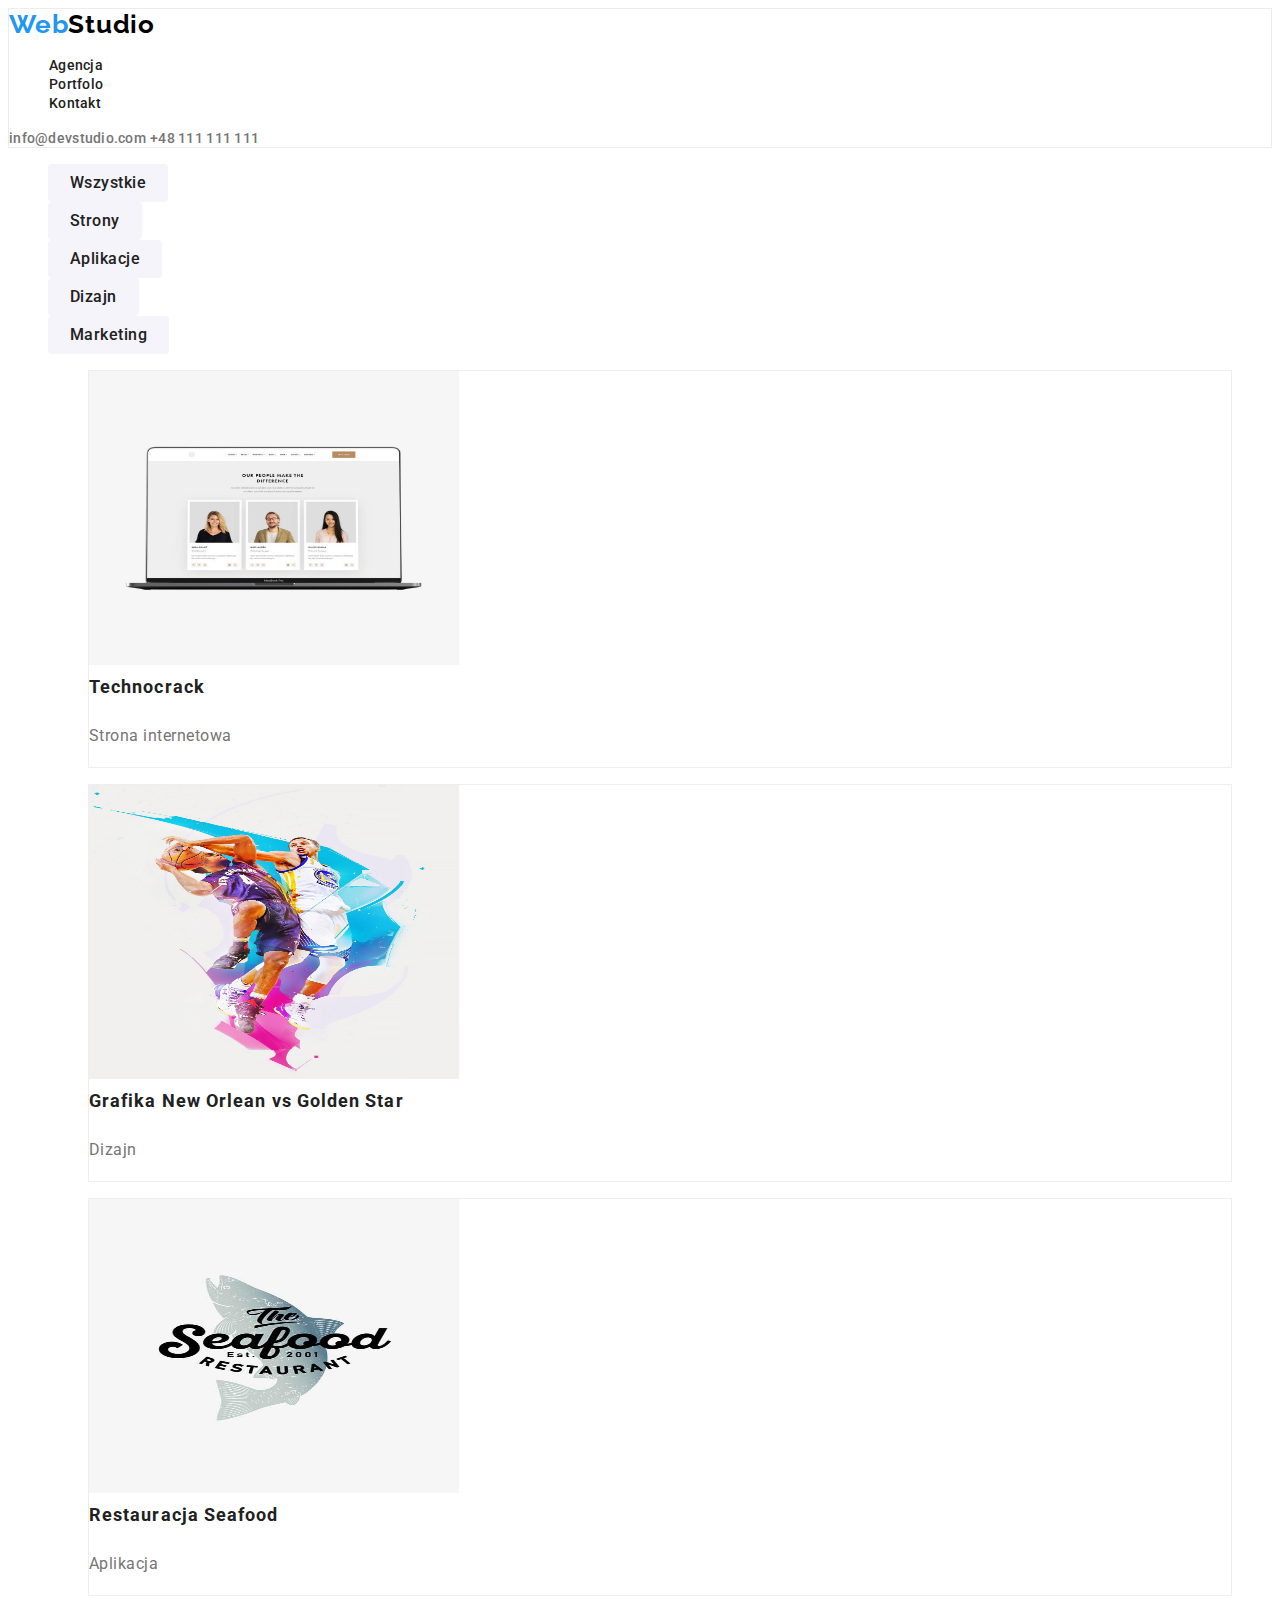
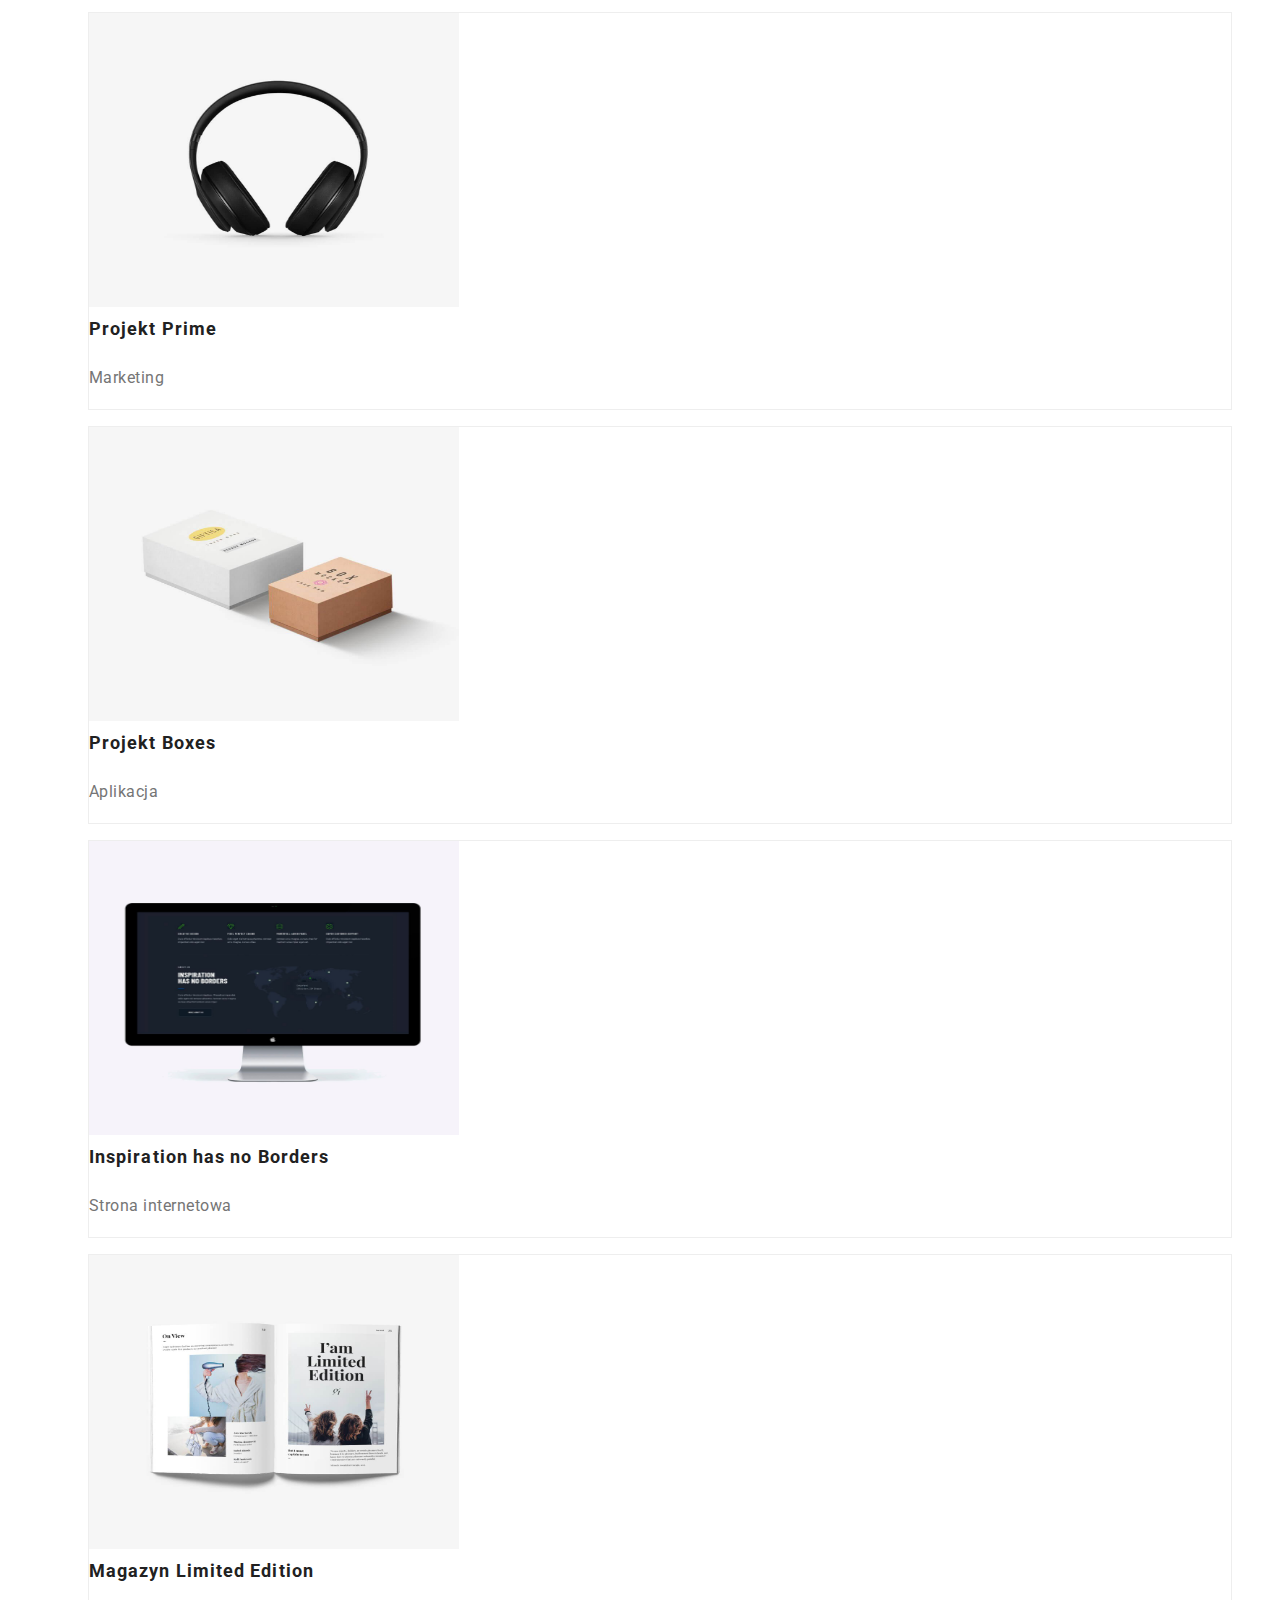
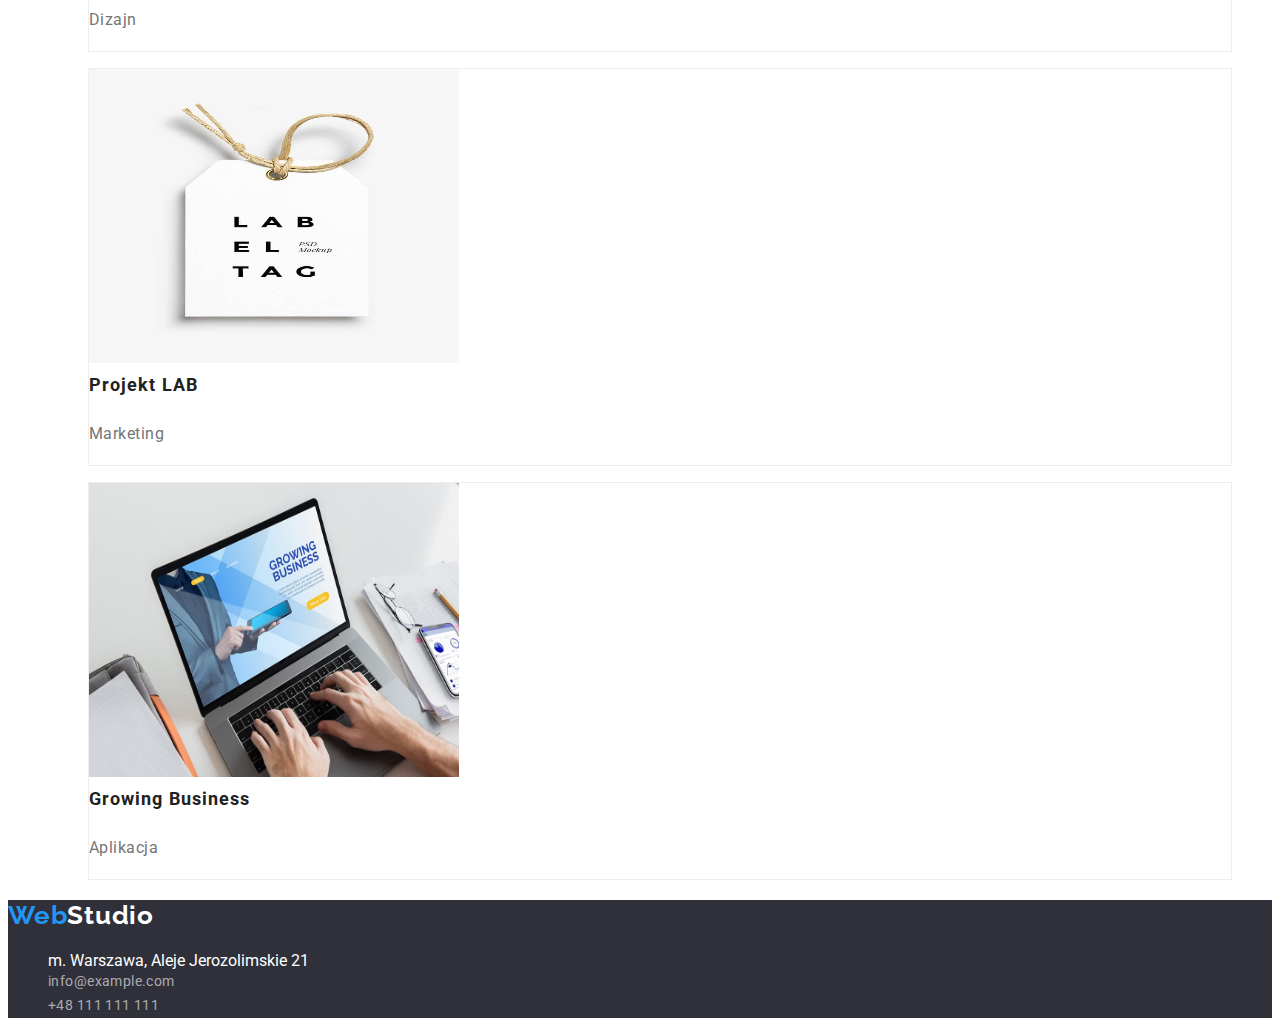
==== portfolio.html @ c0fab8f0 "hw3" ====
<!DOCTYPE html>
<html lang="pl">
  <head>
    <meta charset="UTF-8" />
    <meta http-equiv="X-UA-Compatible" content="IE=edge" />
    <meta name="viewport" content="width=device-width, initial-scale=1.0" />
    <link rel="stylesheet" href="css/style.css" />
    <link rel="preconnect" href="https://fonts.googleapis.com" />
    <link rel="preconnect" href="https://fonts.gstatic.com" crossorigin />
    <link
      href="https://fonts.googleapis.com/css2?family=Raleway:wght@700&family=Roboto:wght@400;500;700;900&display=swap"
      rel="stylesheet"
    />
    <title>Portfolio</title>
  </head>
  <body>
    <header class="menu">
      <a
        href="https://michalcichon1.github.io/goit-markup-hw-02/"
        class="interactive logo"
        ><span class="logo-one">Web</span>Studio</a
      >
      <nav>
        <ul class="list">
          <li>
            <a href="index.html" class="interactive navigation">Agencja</a>
          </li>
          <li>
            <a href="portfolio.html" class="interactive navigation">Portfolo</a>
          </li>
          <li><a href="#footer" class="interactive navigation">Kontakt</a></li>
        </ul>
      </nav>
      <a href="mailto:info@devstudio.com" class="interactive contact-header"
        >info@devstudio.com</a
      >
      <a href="tel:+48111111111" class="interactive contact-header"
        >+48 111 111 111</a
      >
    </header>
    <main>
      <div>
        <ul class="list">
          <li>
            <button type="button" class="button-portfolio-page button">
              Wszystkie
            </button>
          </li>
          <li>
            <button type="button" class="button-portfolio-page button">
              Strony
            </button>
          </li>
          <li>
            <button type="button" class="button-portfolio-page button">
              Aplikacje
            </button>
          </li>
          <li>
            <button type="button" class="button-portfolio-page button">
              Dizajn
            </button>
          </li>
          <li>
            <button type="button" class="button-portfolio-page button">
              Marketing
            </button>
          </li>
        </ul>
      </div>
      <div>
        <ul class="list">
          <li>
            <figure class="pictures-project">
              <img
                src="./images/macbook.jpg"
                alt="open macbook"
                width="370px"
                height="294px"
              />
              <figcaption class="project-name">
                Technocrack
                <p class="description-project description">
                  Strona internetowa
                </p>
              </figcaption>
            </figure>
            <figure class="pictures-project">
              <img
                src="./images/basketball.jpg"
                alt="people playing basketball"
                width="370px"
                height="294px"
              />
              <figcaption class="project-name">
                Grafika New Orlean vs Golden Star
                <p class="description-project description">Dizajn</p>
              </figcaption>
            </figure>
            <figure class="pictures-project">
              <img
                src="./images/seafood.jpg"
                alt="company logo"
                width="370px"
                height="294px"
              />
              <figcaption class="project-name">
                Restauracja Seafood
                <p class="description-project description">Aplikacja</p>
              </figcaption>
            </figure>
            <figure class="pictures-project">
              <img
                src="./images/headphones.jpg"
                alt="headphones"
                width="370px"
                height="294px"
              />
              <figcaption class="project-name">
                Projekt Prime
                <p class="description-project description">Marketing</p>
              </figcaption>
            </figure>
            <figure class="pictures-project">
              <img
                src="./images/boxes.jpg"
                alt="boxes"
                width="370px"
                height="294px"
              />
              <figcaption class="project-name">
                Projekt Boxes
                <p class="description-project description">Aplikacja</p>
              </figcaption>
            </figure>
            <figure class="pictures-project">
              <img
                src="./images/monitor.jpg"
                alt="monitor"
                width="370px"
                height="294px"
              />
              <figcaption class="project-name">
                Inspiration has no Borders
                <p class="description-project description">
                  Strona internetowa
                </p>
              </figcaption>
            </figure>
            <figure class="pictures-project">
              <img
                src="./images/magazine.jpg"
                alt="magazine"
                width="370px"
                height="294px"
              />
              <figcaption class="project-name">
                Magazyn Limited Edition
                <p class="description-project description">Dizajn</p>
              </figcaption>
            </figure>
            <figure class="pictures-project">
              <img
                src="./images/label.jpg"
                alt="open macbook"
                width="370px"
                height="294px"
              />
              <figcaption class="project-name">
                Projekt LAB
                <p class="description-project description">Marketing</p>
              </figcaption>
            </figure>
            <figure class="pictures-project">
              <img
                src="./images/laptop.jpg"
                alt="open laptop"
                width="370px"
                height="294px"
              />
              <figcaption class="project-name">
                Growing Business
                <p class="description-project description">Aplikacja</p>
              </figcaption>
            </figure>
          </li>
        </ul>
      </div>
    </main>
    <footer id="footer" class="background-two">
      <h2>
        <a
          href="https://michalcichon1.github.io/goit-markup-hw-02/"
          class="interactive logo logo-secondary"
          ><span class="logo-one">Web</span>Studio</a
        >
      </h2>
      <ul class="list">
        <li>
          <address class="company-address">
            m. Warszawa, Aleje Jerozolimskie 21
          </address>
        </li>
        <li>
          <a href="mailto:info@devstudio.com" class="interactive contact-footer"
            >info@example.com</a
          >
        </li>
        <li>
          <a href="tel:+48111111111" class="interactive contact-footer"
            >+48 111 111 111</a
          >
        </li>
      </ul>
    </footer>
  </body>
</html>
---- css/style.css ----
:root {
  --color-description: #757575;
  --color-button-link: #2196f3;
  --color-logo-one: #2196f3;
  --color-logo-two: #000000;
  --background-two: #2f303a;
  --color-text: #ffffff;
  --color-footer-color: rgba(255, 255, 255, 0.6);
  --color-main: #212121;
}
body {
  font-weight: 400;
  font-family: "Roboto", sans-serif, "Raleway", sans-serif;
  color: var(--color-main);
}
.list {
  list-style: none;
}
.pictures-project {
  border: 1px solid #eeeeee;
  background: #ffffff;
}
.pictures-team {
  background: #ffffff;
  box-shadow: 0px 1px 3px rgba(0, 0, 0, 0.12), 0px 1px 1px rgba(0, 0, 0, 0.14),
    0px 2px 1px rgba(0, 0, 0, 0.2);
  border-radius: 0px 0px 4px 4px;
}
.button-portfolio-page:hover {
  background-color: var(--color-button-link);
  color: var(--color-text);
}
.button-portfolio-page:focus {
  background-color: var(--color-button-link);
  color: var(--color-text);
}
.button:hover {
  text-shadow: 4px 4px 6px #212121;
}
.button {
  color: var(--color-text);
  cursor: pointer;
  font-size: 16px;
}
.background-team {
  background: #f5f4fa;
}
.button-portfolio-page {
  color: var(--color-main);
  letter-spacing: 0.03em;
  line-height: 1.625;
  padding: 6px 22px 6px 22px;
  font-weight: 500;
  text-align: center;
  border-radius: 4px;
  font-family: "Roboto";
  border: none;
  background-color: #f5f4fa;
}
.background-color-button-main-page {
  background-color: var(--color-button-link);
  line-height: 1.875;
  letter-spacing: 0.06em;
  padding: 10px 41px 10px 42px;
  font-weight: 700;
  box-shadow: 4px 0px 4px rgba(0, 0, 0, 0.15);
  text-align: center;
  border-radius: 4px;
  border: none;
}
.interactive:hover {
  color: var(--color-button-link);
}
.interactive:focus {
  color: var(--color-button-link);
}

.navigation {
  letter-spacing: 0.02em;
  color: var(--color-main);
  line-height: 1.172;
  font-weight: 500;
  text-decoration: none;
  font-size: 14px;
}
.logo-one {
  color: var(--color-logo-one);
}
.logo {
  letter-spacing: 0.03em;
  line-height: 1.173;
  font-weight: 700;
  text-decoration: none;
  font-family: "Raleway";
  font-size: 26px;
  color: var(--color-logo-two);
}

.logo-secondary {
  color: var(--color-text);
}
.background-two {
  color: var(--color-text);
  background-color: var(--background-two);
}
.contact-header {
  letter-spacing: 0.02em;
  line-height: 1.172;
  font-weight: 500;
  text-decoration: none;
  font-size: 14px;
  color: var(--color-description);
}
.contact-footer {
  letter-spacing: 0.03em;
  line-height: 1.714;
  font-size: 14px;
  color: var(--color-footer-color);
  text-decoration: none;
}
.menu {
  border: 1px solid #ececec;
}
.article {
  letter-spacing: 0.03em;
  line-height: 1.714;
  font-size: 14px;
  color: var(--color-description);
}
.company-address {
  font-style: normal;
}
.main-headline {
  letter-spacing: 0.06em;
  line-height: 1.363;
  font-weight: 900;
  font-size: 44px;
}

.description-team {
  line-height: 1.171;
}
.description {
  font-size: 16px;
  color: var(--color-description);
  font-weight: 400;
  letter-spacing: 0.03em;
}
.description-project {
  line-height: 1.875;
}
.headline-article {
  letter-spacing: 0.03em;
  font-size: 14px;
  font-weight: 700;
  line-height: 1.172;
}

.secondary-headline {
  letter-spacing: 0.03em;
  line-height: 1.171;
  font-size: 36px;
  font-weight: 700;
}

.team-names {
  letter-spacing: 0.03em;
  line-height: 1.171;
  font-size: 16px;
  font-weight: 500;
  color: var(--color-logo-two);
}

.project-name {
  letter-spacing: 0.06em;
  line-height: 2;
  font-size: 18px;
  font-weight: 700;
}
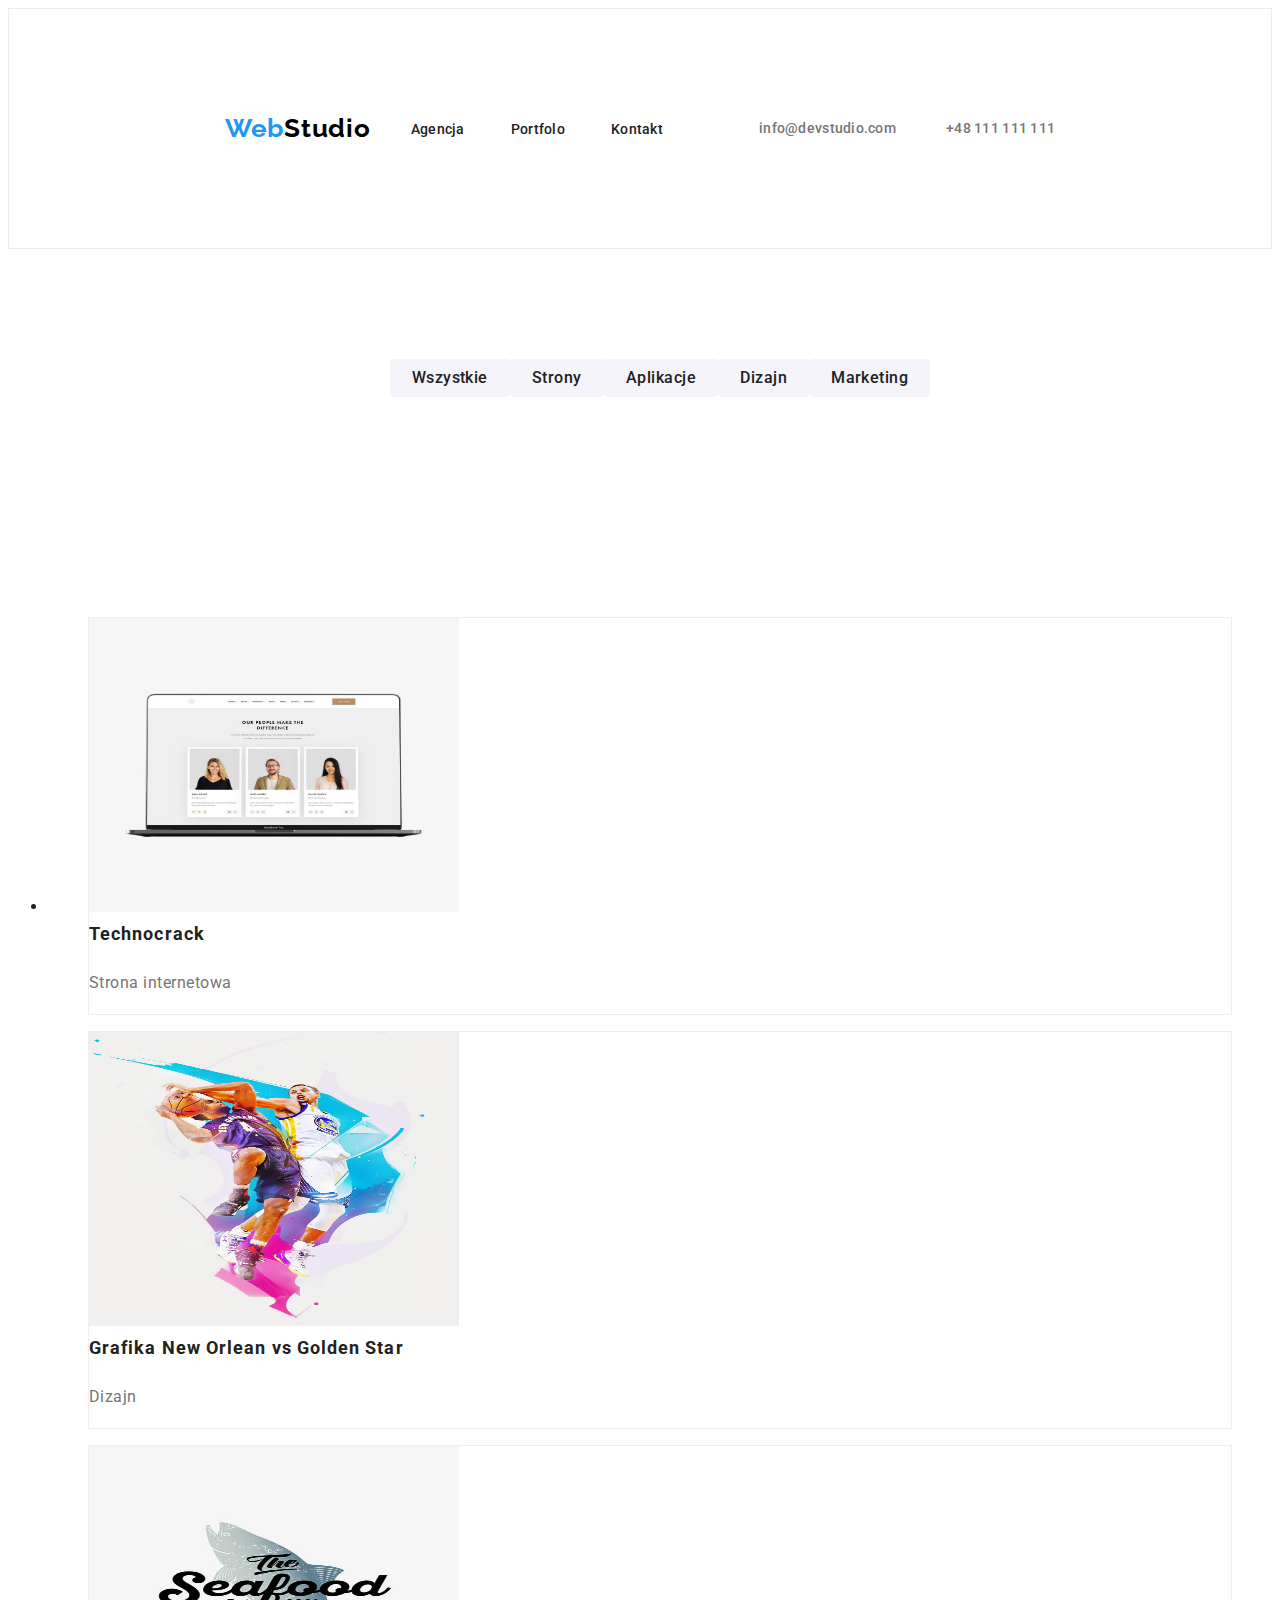
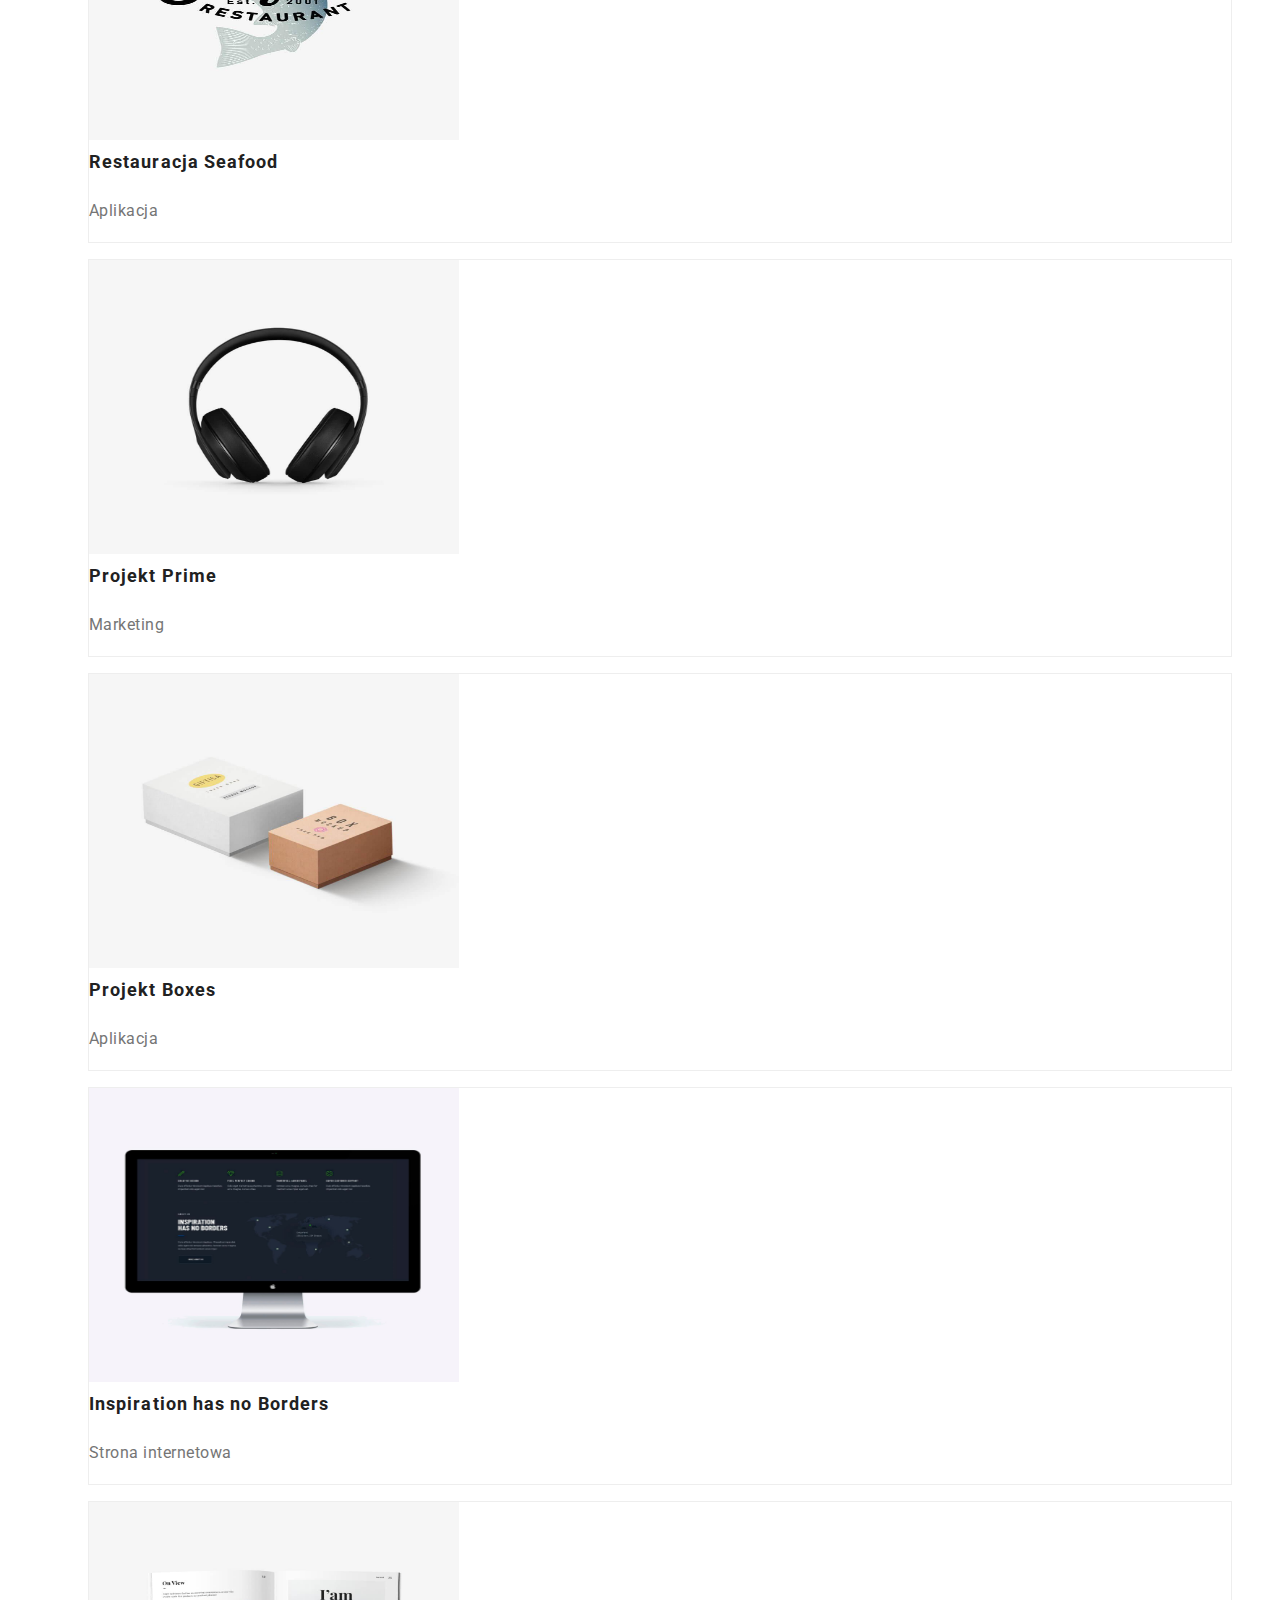
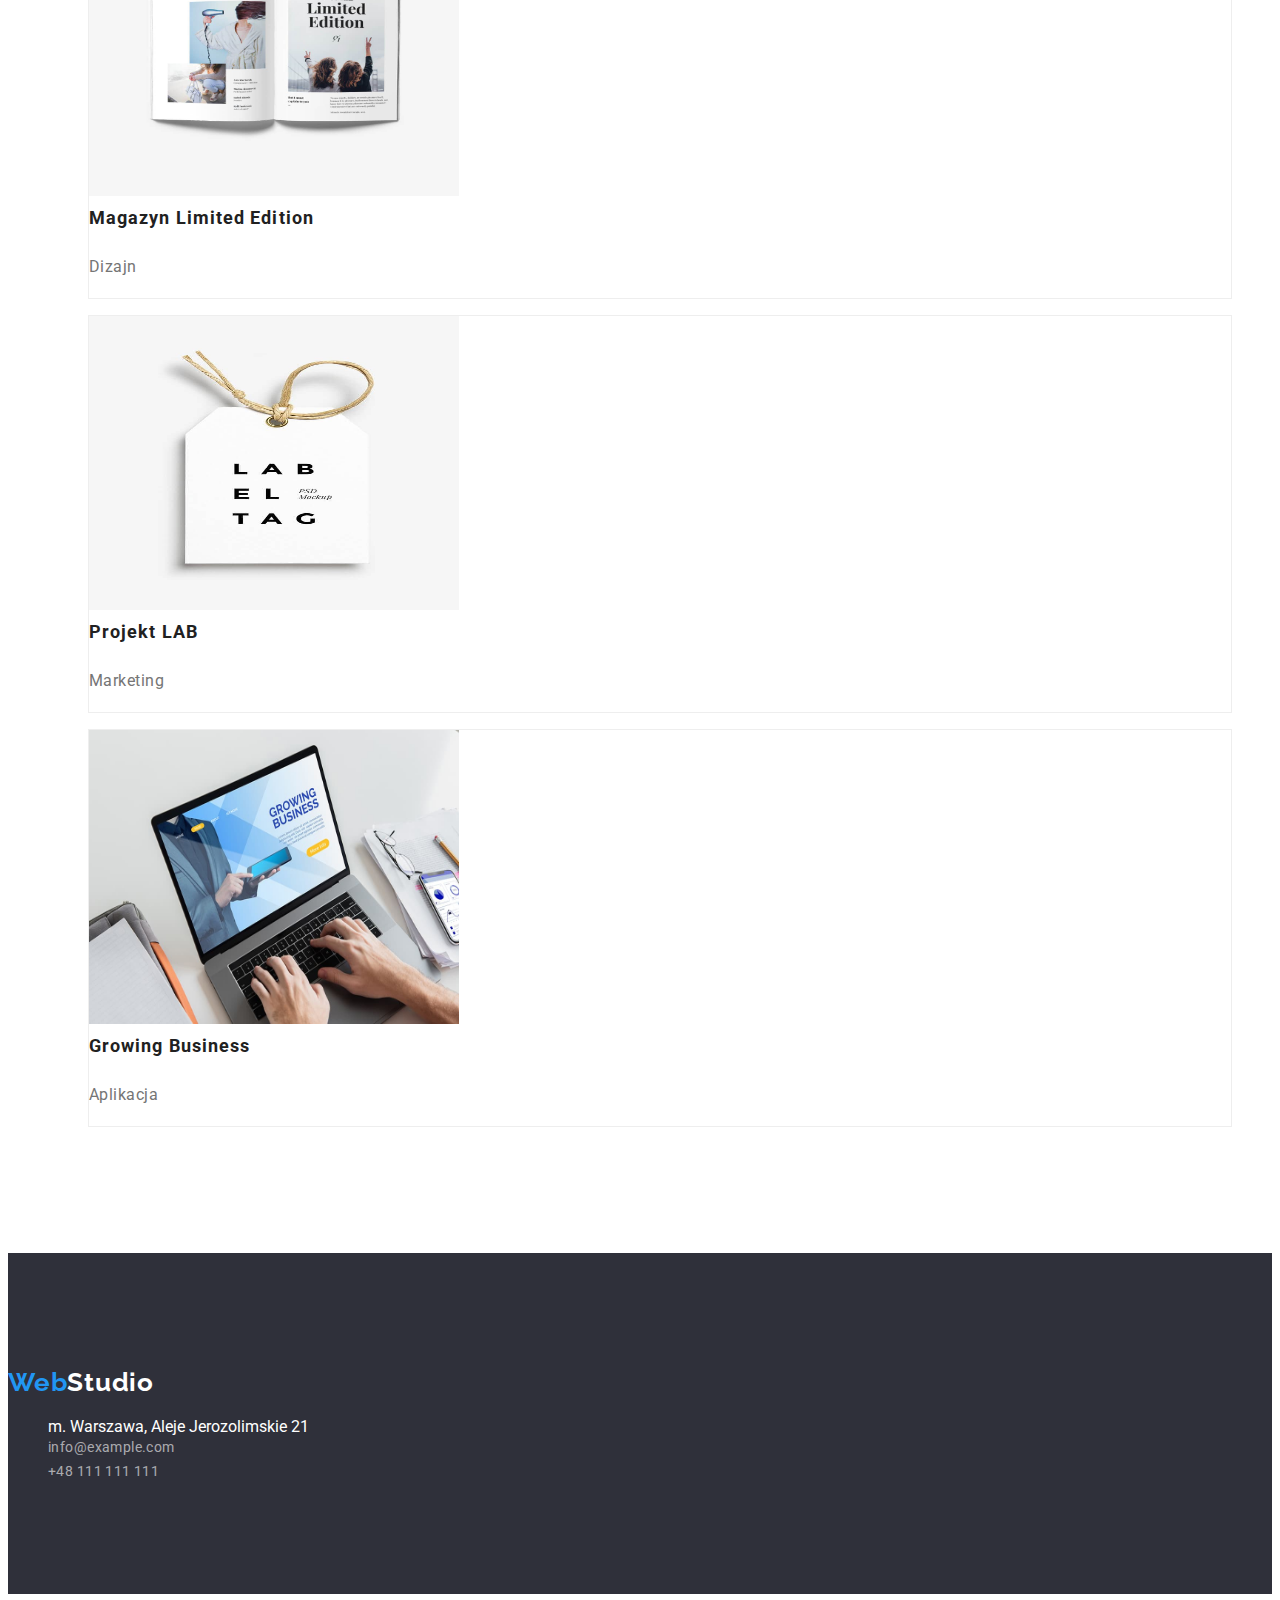
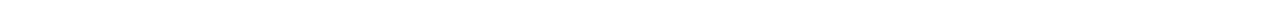
==== commit 0daca16c: "tidying up the header" ====
--- a/portfolio.html
+++ b/portfolio.html
@@ -14,9 +14,9 @@
     <title>Portfolio</title>
   </head>
   <body>
-    <header class="menu">
+    <header class="menu section">
       <a
-        href="https://michalcichon1.github.io/goit-markup-hw-02/"
+        href="https://michalcichon1.github.io/goit-markup-hw-03/"
         class="interactive logo"
         ><span class="logo-one">Web</span>Studio</a
       >
@@ -40,7 +40,7 @@
     </header>
     <main>
       <div>
-        <ul class="list">
+        <ul class="list section">
           <li>
             <button type="button" class="button-portfolio-page button">
               Wszystkie
@@ -69,7 +69,7 @@
         </ul>
       </div>
       <div>
-        <ul class="list">
+        <ul class="section">
           <li>
             <figure class="pictures-project">
               <img
@@ -187,15 +187,15 @@
         </ul>
       </div>
     </main>
-    <footer id="footer" class="background-two">
+    <footer id="footer" class="background-two section">
       <h2>
         <a
-          href="https://michalcichon1.github.io/goit-markup-hw-02/"
+          href="https://michalcichon1.github.io/goit-markup-hw-03/"
           class="interactive logo logo-secondary"
           ><span class="logo-one">Web</span>Studio</a
         >
       </h2>
-      <ul class="list">
+      <ul class="list-footer">
         <li>
           <address class="company-address">
             m. Warszawa, Aleje Jerozolimskie 21
--- a/css/style.css
+++ b/css/style.css
@@ -13,8 +13,12 @@
   font-family: "Roboto", sans-serif, "Raleway", sans-serif;
   color: var(--color-main);
 }
+
 .list {
+  display: flex;
+  justify-content: center;
   list-style: none;
+  padding: auto;
 }
 .pictures-project {
   border: 1px solid #eeeeee;
@@ -76,6 +80,7 @@
 }
 
 .navigation {
+  padding-right: 46px;
   letter-spacing: 0.02em;
   color: var(--color-main);
   line-height: 1.172;
@@ -110,6 +115,7 @@
   text-decoration: none;
   font-size: 14px;
   color: var(--color-description);
+  padding-left: 50px;
 }
 .contact-footer {
   letter-spacing: 0.03em;
@@ -119,6 +125,12 @@
   text-decoration: none;
 }
 .menu {
+  padding-top: 32px;
+  padding-bottom: 32px;
+  display: flex;
+  flex-direction: row;
+  justify-content: center;
+  align-items: center;
   border: 1px solid #ececec;
 }
 .article {
@@ -177,3 +189,10 @@
   font-size: 18px;
   font-weight: 700;
 }
+.section {
+  padding-top: 94px;
+  padding-bottom: 94px;
+}
+.list-footer {
+  list-style: none;
+}
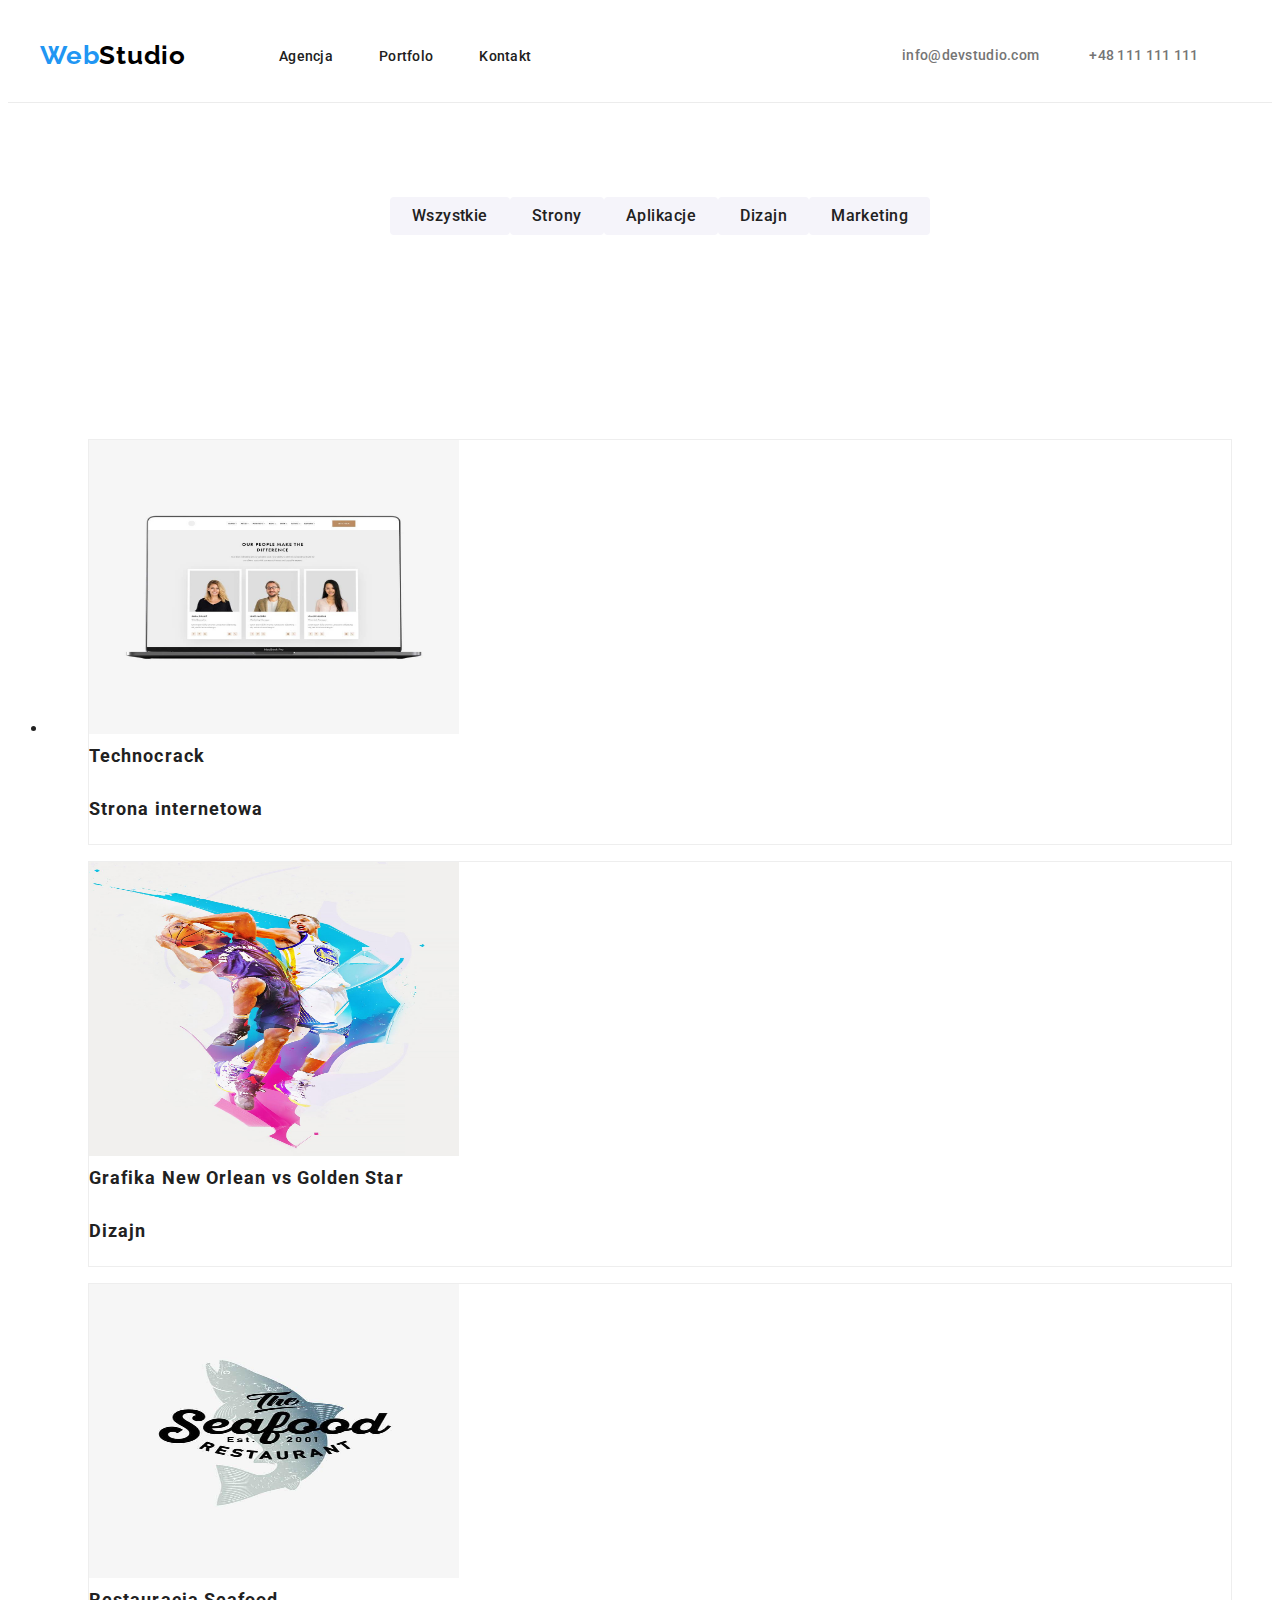
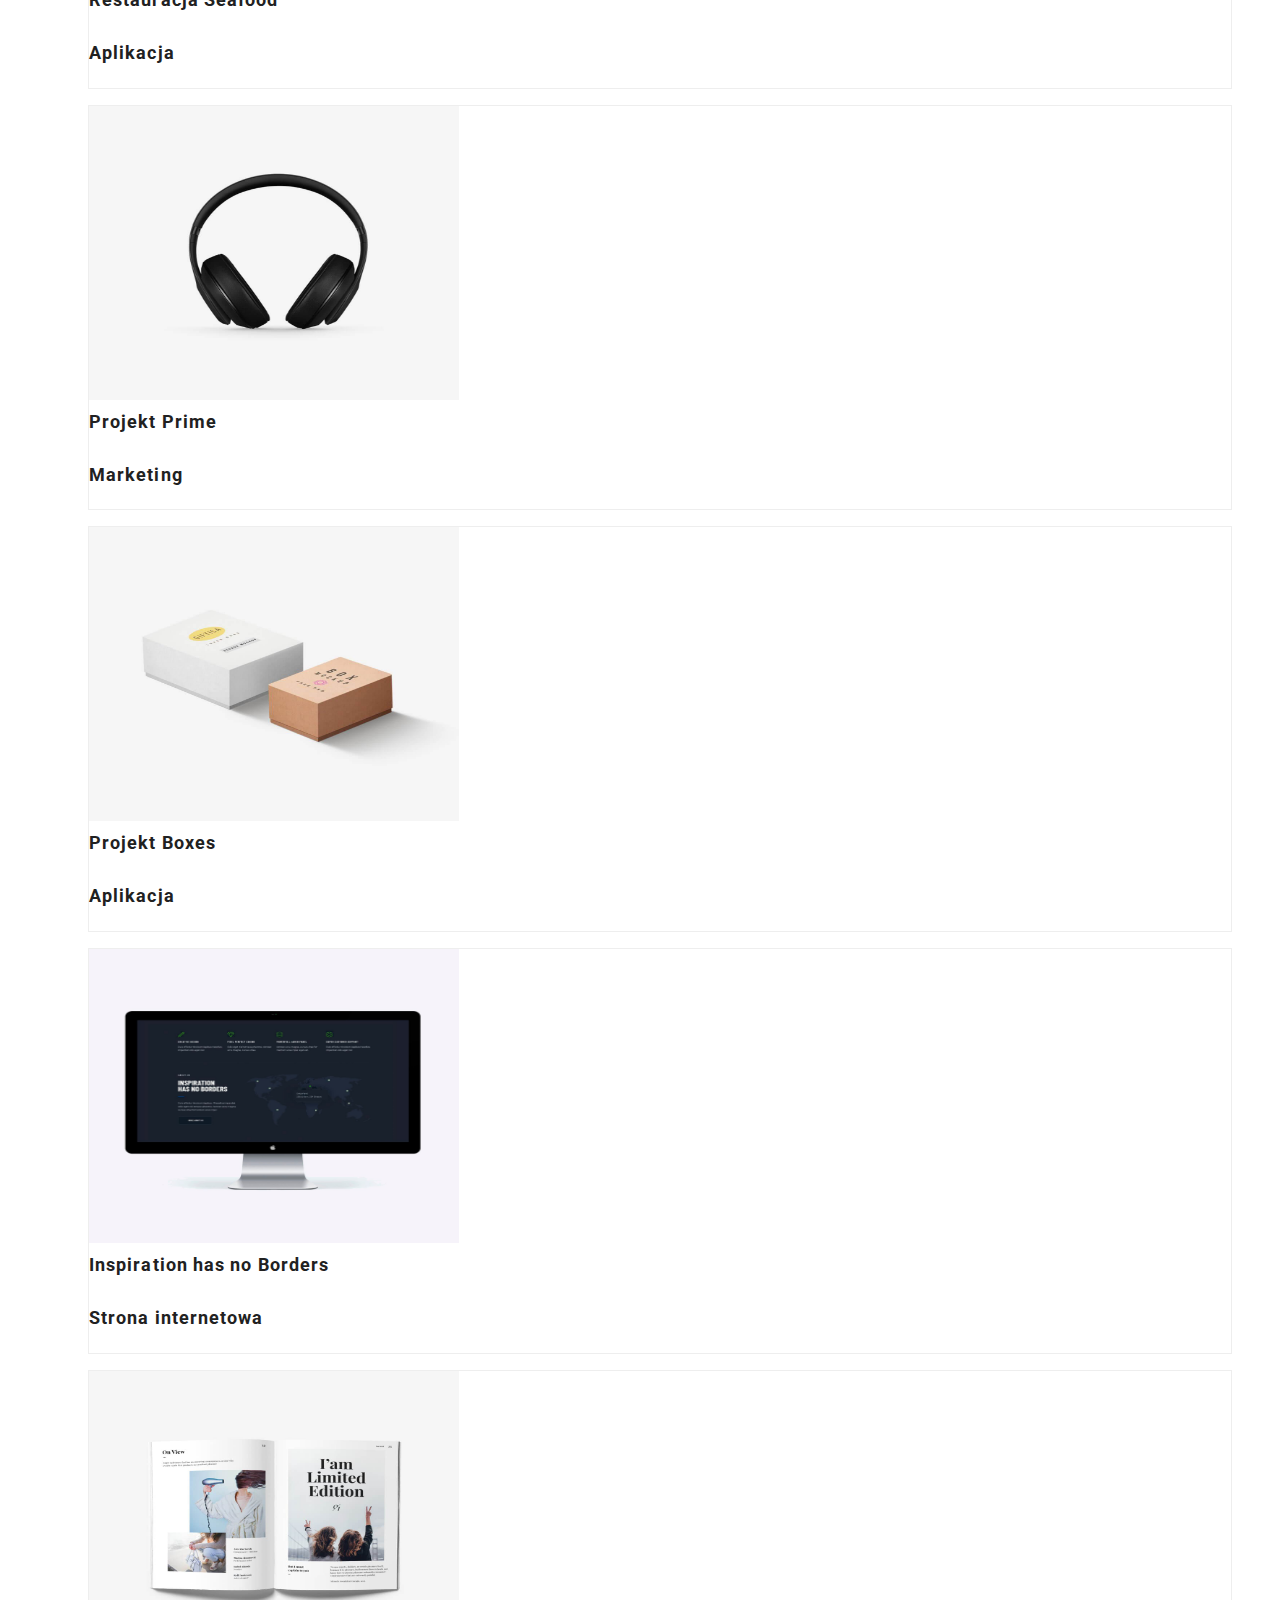
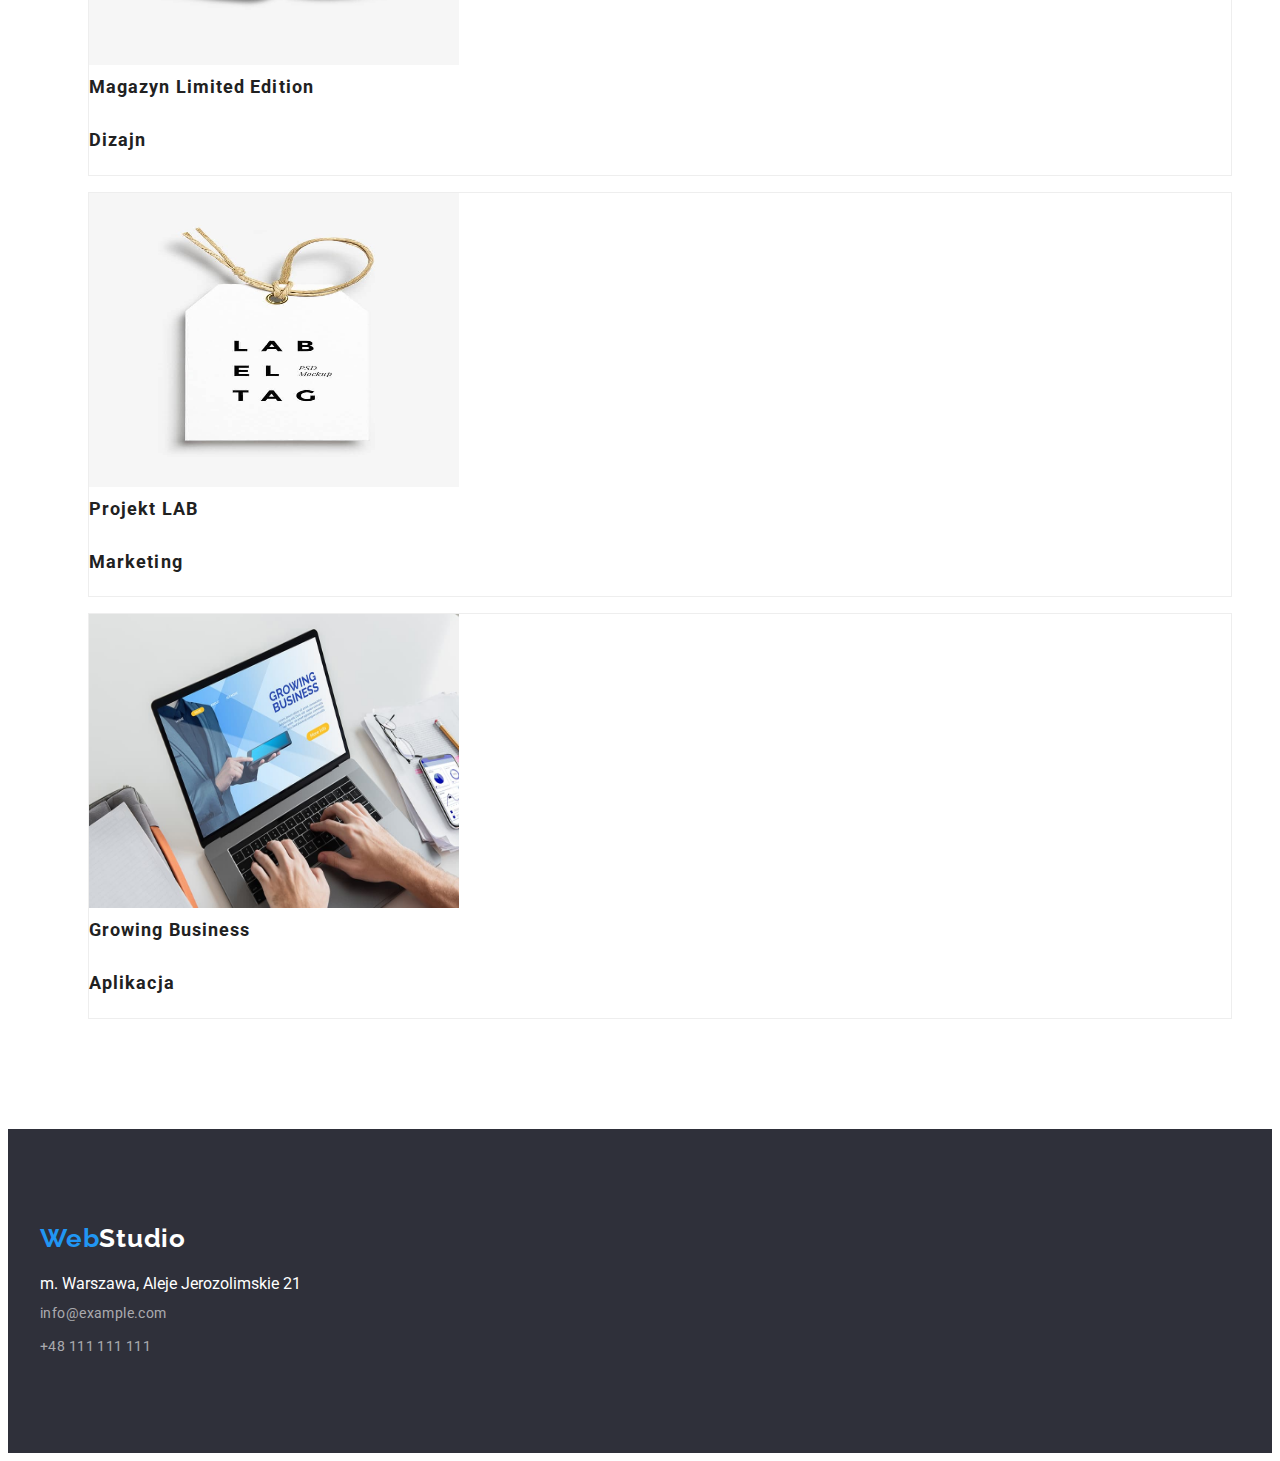
==== commit edca3f92: "main paige" ====
--- a/portfolio.html
+++ b/portfolio.html
@@ -14,29 +14,41 @@
     <title>Portfolio</title>
   </head>
   <body>
-    <header class="menu section">
-      <a
-        href="https://michalcichon1.github.io/goit-markup-hw-03/"
-        class="interactive logo"
-        ><span class="logo-one">Web</span>Studio</a
-      >
-      <nav>
-        <ul class="list">
-          <li>
-            <a href="index.html" class="interactive navigation">Agencja</a>
-          </li>
-          <li>
-            <a href="portfolio.html" class="interactive navigation">Portfolo</a>
-          </li>
-          <li><a href="#footer" class="interactive navigation">Kontakt</a></li>
-        </ul>
-      </nav>
-      <a href="mailto:info@devstudio.com" class="interactive contact-header"
-        >info@devstudio.com</a
-      >
-      <a href="tel:+48111111111" class="interactive contact-header"
-        >+48 111 111 111</a
-      >
+    <header class="border-header">
+      <div class="conteiner">
+        <div class="menu">
+          <a
+            href="https://michalcichon1.github.io/goit-markup-hw-03/"
+            class="interactive logo-header"
+            ><span class="logo-one">Web</span>Studio</a
+          >
+          <nav>
+            <ul class="list-header">
+              <li>
+                <a href="index.html" class="interactive navigation">Agencja</a>
+              </li>
+              <li>
+                <a href="portfolio.html" class="interactive navigation"
+                  >Portfolo</a
+                >
+              </li>
+              <li>
+                <a href="#footer" class="interactive navigation">Kontakt</a>
+              </li>
+            </ul>
+          </nav>
+          <div class="contact-header-atrybutes">
+            <a
+              href="mailto:info@devstudio.com"
+              class="interactive contact-header"
+              >info@devstudio.com</a
+            >
+            <a href="tel:+48111111111" class="interactive contact-header"
+              >+48 111 111 111</a
+            >
+          </div>
+        </div>
+      </div>
     </header>
     <main>
       <div>
@@ -188,30 +200,32 @@
       </div>
     </main>
     <footer id="footer" class="background-two section">
-      <h2>
+      <div class="conteiner">
         <a
           href="https://michalcichon1.github.io/goit-markup-hw-03/"
           class="interactive logo logo-secondary"
           ><span class="logo-one">Web</span>Studio</a
         >
-      </h2>
-      <ul class="list-footer">
-        <li>
-          <address class="company-address">
-            m. Warszawa, Aleje Jerozolimskie 21
-          </address>
-        </li>
-        <li>
-          <a href="mailto:info@devstudio.com" class="interactive contact-footer"
-            >info@example.com</a
-          >
-        </li>
-        <li>
-          <a href="tel:+48111111111" class="interactive contact-footer"
-            >+48 111 111 111</a
-          >
-        </li>
-      </ul>
+        <ul class="list-footer">
+          <li>
+            <address class="company-address">
+              m. Warszawa, Aleje Jerozolimskie 21
+            </address>
+          </li>
+          <li>
+            <a
+              href="mailto:info@devstudio.com"
+              class="interactive contact-footer"
+              >info@example.com</a
+            >
+          </li>
+          <li>
+            <a href="tel:+48111111111" class="interactive contact-footer"
+              >+48 111 111 111</a
+            >
+          </li>
+        </ul>
+      </div>
     </footer>
   </body>
 </html>
--- a/css/style.css
+++ b/css/style.css
@@ -13,23 +13,253 @@
   font-family: "Roboto", sans-serif, "Raleway", sans-serif;
   color: var(--color-main);
 }
-
-.list {
-  display: flex;
-  justify-content: center;
-  list-style: none;
-  padding: auto;
-}
-.pictures-project {
-  border: 1px solid #eeeeee;
-  background: #ffffff;
+ul {
+  margin: 0 auto;
+}
+.conteiner {
+  max-width: 1200px;
+  margin: 0 auto;
+  padding: 0 15px;
+}
+.section {
+  padding-top: 94px;
+  padding-bottom: 94px;
+}
+.border-header {
+  border-bottom: 1px solid #ececec;
+}
+.menu {
+  padding-top: 32px;
+  padding-bottom: 32px;
+  display: flex;
+  flex-direction: row;
+  align-items: center;
+}
+.interactive:hover {
+  color: var(--color-button-link);
+}
+.interactive:focus {
+  color: var(--color-button-link);
+}
+.logo-header {
+  padding-right: 93px;
+  letter-spacing: 0.03em;
+  line-height: 1.173;
+  font-weight: 700;
+  text-decoration: none;
+  font-family: "Raleway";
+  font-size: 26px;
+  color: var(--color-logo-two);
+}
+.logo-one {
+  color: var(--color-logo-one);
+}
+.list-header {
+  display: flex;
+  gap: 46px;
+  margin-right: 371px;
+  display: flex;
+  justify-content: center;
+  list-style: none;
+  padding-left: 0px;
+}
+.navigation {
+  letter-spacing: 0.02em;
+  color: var(--color-main);
+  line-height: 1.172;
+  font-weight: 500;
+  text-decoration: none;
+  font-size: 14px;
+}
+.contact-header-atrybutes {
+  display: flex;
+  align-items: center;
+  gap: 50px;
+}
+.contact-header {
+  letter-spacing: 0.02em;
+  line-height: 1.172;
+  font-weight: 500;
+  text-decoration: none;
+  font-size: 14px;
+  color: var(--color-description);
+}
+.background-two {
+  color: var(--color-text);
+  background-color: var(--background-two);
+}
+.main-headline-atrybutes {
+  display: flex;
+  flex-direction: column;
+  justify-content: center;
+  align-items: center;
+  color: var(--color-text);
+  background-color: var(--background-two);
+  gap: 30px;
+}
+.main-headline {
+  margin: 0 auto;
+  text-align: center;
+  max-width: 696px;
+  text-transform: uppercase;
+  letter-spacing: 0.06em;
+  line-height: 1.363;
+  font-weight: 900;
+  font-size: 44px;
+}
+.button-main-page {
+  color: var(--color-text);
+  cursor: pointer;
+  font-size: 16px;
+}
+.button-main-page:hover {
+  text-shadow: 4px 4px 6px #212121;
+}
+.button-main-page-atrybutes {
+  background-color: var(--color-button-link);
+  line-height: 1.875;
+  letter-spacing: 0.06em;
+  padding: 10px 41px 10px 42px;
+  font-weight: 700;
+  box-shadow: 4px 0px 4px rgba(0, 0, 0, 0.15);
+  text-align: center;
+  border-radius: 4px;
+  border: none;
+}
+.list-article {
+  display: flex;
+  justify-content: center;
+  list-style: none;
+  gap: 32px;
+}
+.headline-article {
+  letter-spacing: 0.03em;
+  font-size: 14px;
+  font-weight: 700;
+  line-height: 1.172;
+}
+.article {
+  letter-spacing: 0.03em;
+  line-height: 1.714;
+  font-size: 14px;
+  color: var(--color-description);
+}
+.headline-whatwearedo {
+  display: flex;
+  justify-content: center;
+  letter-spacing: 0.03em;
+  line-height: 1.171;
+  font-size: 36px;
+  font-weight: 700;
+  padding-bottom: 50px;
+  margin: 0 auto;
+}
+.list-whatwearedo {
+  gap: 30px;
+  display: flex;
+  justify-content: center;
+  list-style: none;
+  padding-bottom: 94px;
+}
+.background-team {
+  padding-bottom: 94px;
+  background: #f5f4fa;
+}
+.headline-team {
+  display: flex;
+  justify-content: center;
+  letter-spacing: 0.03em;
+  line-height: 1.171;
+  font-size: 36px;
+  font-weight: 700;
+  padding-bottom: 50px;
+  padding-top: 94px;
+  margin: 0 auto;
+}
+.list-team {
+  display: flex;
+  justify-content: center;
+  list-style: none;
+  max-width: 1170px;
+  padding: 0 15px;
+  margin: 0 auto;
+  gap: 30px;
 }
 .pictures-team {
   background: #ffffff;
   box-shadow: 0px 1px 3px rgba(0, 0, 0, 0.12), 0px 1px 1px rgba(0, 0, 0, 0.14),
     0px 2px 1px rgba(0, 0, 0, 0.2);
   border-radius: 0px 0px 4px 4px;
-}
+  margin: 0 auto;
+}
+.team-names {
+  letter-spacing: 0.03em;
+  line-height: 1.171;
+  font-size: 16px;
+  font-weight: 500;
+  color: var(--color-logo-two);
+  margin: 0 auto;
+  display: flex;
+  justify-content: center;
+  padding-bottom: 10px;
+}
+.team-names-two {
+  letter-spacing: 0.03em;
+  line-height: 1.171;
+  font-size: 16px;
+  color: var(--color-logo-two);
+  margin: 0 auto;
+  display: flex;
+  justify-content: center;
+}
+.description-team {
+  padding-bottom: 30px;
+  padding-top: 30px;
+  line-height: 1.171;
+}
+.logo {
+  letter-spacing: 0.03em;
+  line-height: 1.173;
+  font-weight: 700;
+  text-decoration: none;
+  font-family: "Raleway";
+  font-size: 26px;
+  color: var(--color-logo-two);
+}
+.logo-secondary {
+  color: var(--color-text);
+}
+.list-footer {
+  display: flex;
+  padding: 0;
+  list-style: none;
+  gap: 9px;
+  flex-direction: column;
+}
+
+.company-address {
+  padding-top: 20px;
+  font-style: normal;
+}
+.contact-footer {
+  letter-spacing: 0.03em;
+  line-height: 1.714;
+  font-size: 14px;
+  color: var(--color-footer-color);
+  text-decoration: none;
+}
+
+.list {
+  display: flex;
+  justify-content: center;
+  list-style: none;
+  padding: auto;
+}
+.pictures-project {
+  border: 1px solid #eeeeee;
+  background: #ffffff;
+}
+
 .button-portfolio-page:hover {
   background-color: var(--color-button-link);
   color: var(--color-text);
@@ -38,17 +268,13 @@
   background-color: var(--color-button-link);
   color: var(--color-text);
 }
-.button:hover {
-  text-shadow: 4px 4px 6px #212121;
-}
+
 .button {
   color: var(--color-text);
   cursor: pointer;
   font-size: 16px;
 }
-.background-team {
-  background: #f5f4fa;
-}
+
 .button-portfolio-page {
   color: var(--color-main);
   letter-spacing: 0.03em;
@@ -61,126 +287,9 @@
   border: none;
   background-color: #f5f4fa;
 }
-.background-color-button-main-page {
-  background-color: var(--color-button-link);
-  line-height: 1.875;
-  letter-spacing: 0.06em;
-  padding: 10px 41px 10px 42px;
-  font-weight: 700;
-  box-shadow: 4px 0px 4px rgba(0, 0, 0, 0.15);
-  text-align: center;
-  border-radius: 4px;
-  border: none;
-}
-.interactive:hover {
-  color: var(--color-button-link);
-}
-.interactive:focus {
-  color: var(--color-button-link);
-}
-
-.navigation {
-  padding-right: 46px;
-  letter-spacing: 0.02em;
-  color: var(--color-main);
-  line-height: 1.172;
-  font-weight: 500;
-  text-decoration: none;
-  font-size: 14px;
-}
-.logo-one {
-  color: var(--color-logo-one);
-}
-.logo {
-  letter-spacing: 0.03em;
-  line-height: 1.173;
-  font-weight: 700;
-  text-decoration: none;
-  font-family: "Raleway";
-  font-size: 26px;
-  color: var(--color-logo-two);
-}
-
-.logo-secondary {
-  color: var(--color-text);
-}
-.background-two {
-  color: var(--color-text);
-  background-color: var(--background-two);
-}
-.contact-header {
-  letter-spacing: 0.02em;
-  line-height: 1.172;
-  font-weight: 500;
-  text-decoration: none;
-  font-size: 14px;
-  color: var(--color-description);
-  padding-left: 50px;
-}
-.contact-footer {
-  letter-spacing: 0.03em;
-  line-height: 1.714;
-  font-size: 14px;
-  color: var(--color-footer-color);
-  text-decoration: none;
-}
-.menu {
-  padding-top: 32px;
-  padding-bottom: 32px;
-  display: flex;
-  flex-direction: row;
-  justify-content: center;
-  align-items: center;
-  border: 1px solid #ececec;
-}
-.article {
-  letter-spacing: 0.03em;
-  line-height: 1.714;
-  font-size: 14px;
-  color: var(--color-description);
-}
-.company-address {
-  font-style: normal;
-}
-.main-headline {
-  letter-spacing: 0.06em;
-  line-height: 1.363;
-  font-weight: 900;
-  font-size: 44px;
-}
-
-.description-team {
-  line-height: 1.171;
-}
-.description {
-  font-size: 16px;
-  color: var(--color-description);
-  font-weight: 400;
-  letter-spacing: 0.03em;
-}
+
 .description-project {
   line-height: 1.875;
-}
-.headline-article {
-  letter-spacing: 0.03em;
-  font-size: 14px;
-  font-weight: 700;
-  line-height: 1.172;
-}
-
-.secondary-headline {
-  letter-spacing: 0.03em;
-  line-height: 1.171;
-  font-size: 36px;
-  font-weight: 700;
-}
-
-.team-names {
-  letter-spacing: 0.03em;
-  line-height: 1.171;
-  font-size: 16px;
-  font-weight: 500;
-  color: var(--color-logo-two);
 }
 
 .project-name {
@@ -189,10 +298,3 @@
   font-size: 18px;
   font-weight: 700;
 }
-.section {
-  padding-top: 94px;
-  padding-bottom: 94px;
-}
-.list-footer {
-  list-style: none;
-}
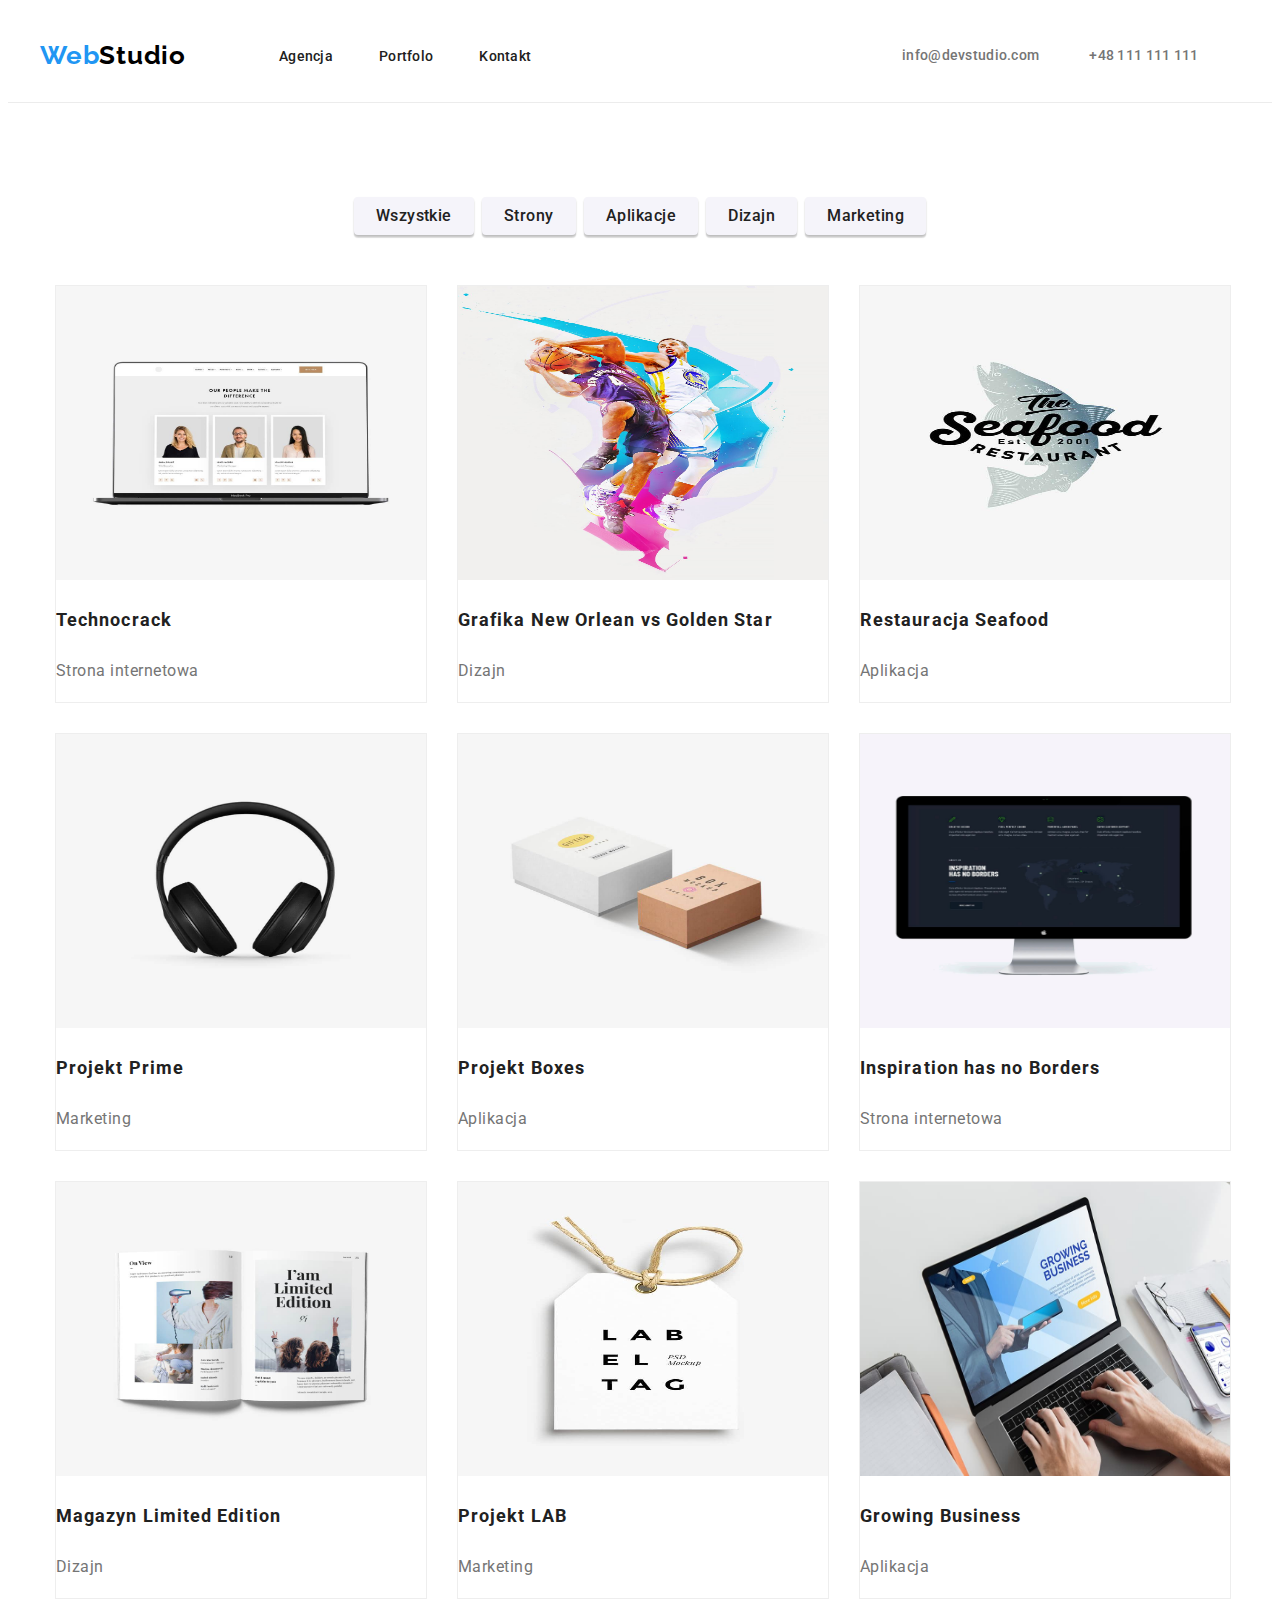
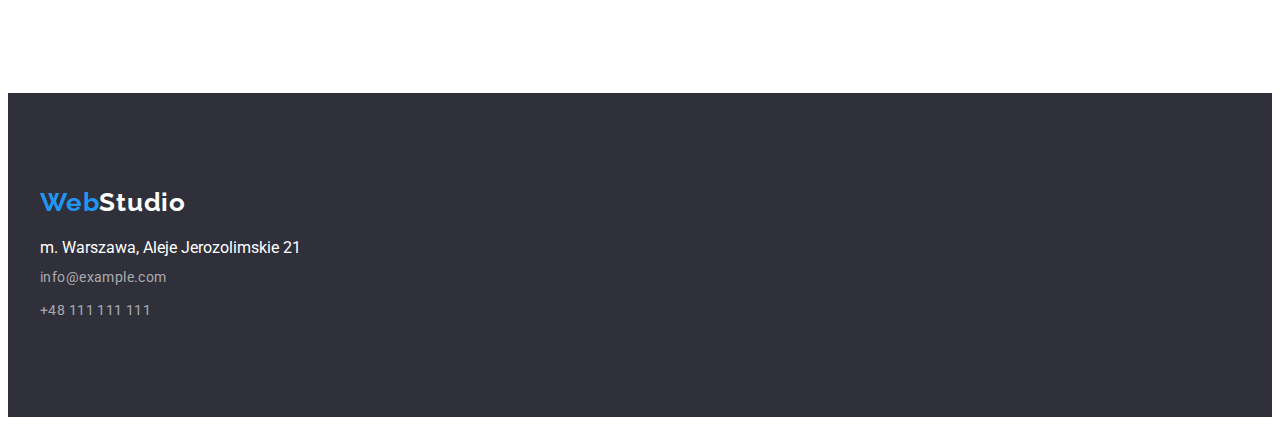
==== commit 27db1659: "css" ====
--- a/portfolio.html
+++ b/portfolio.html
@@ -52,7 +52,7 @@
     </header>
     <main>
       <div>
-        <ul class="list section">
+        <ul class="list-button-portfolio conteiner">
           <li>
             <button type="button" class="button-portfolio-page button">
               Wszystkie
@@ -80,121 +80,98 @@
           </li>
         </ul>
       </div>
-      <div>
-        <ul class="section">
-          <li>
-            <figure class="pictures-project">
-              <img
-                src="./images/macbook.jpg"
-                alt="open macbook"
-                width="370px"
-                height="294px"
-              />
-              <figcaption class="project-name">
-                Technocrack
-                <p class="description-project description">
-                  Strona internetowa
-                </p>
-              </figcaption>
-            </figure>
-            <figure class="pictures-project">
-              <img
-                src="./images/basketball.jpg"
-                alt="people playing basketball"
-                width="370px"
-                height="294px"
-              />
-              <figcaption class="project-name">
-                Grafika New Orlean vs Golden Star
-                <p class="description-project description">Dizajn</p>
-              </figcaption>
-            </figure>
-            <figure class="pictures-project">
-              <img
-                src="./images/seafood.jpg"
-                alt="company logo"
-                width="370px"
-                height="294px"
-              />
-              <figcaption class="project-name">
-                Restauracja Seafood
-                <p class="description-project description">Aplikacja</p>
-              </figcaption>
-            </figure>
-            <figure class="pictures-project">
-              <img
-                src="./images/headphones.jpg"
-                alt="headphones"
-                width="370px"
-                height="294px"
-              />
-              <figcaption class="project-name">
-                Projekt Prime
-                <p class="description-project description">Marketing</p>
-              </figcaption>
-            </figure>
-            <figure class="pictures-project">
-              <img
-                src="./images/boxes.jpg"
-                alt="boxes"
-                width="370px"
-                height="294px"
-              />
-              <figcaption class="project-name">
-                Projekt Boxes
-                <p class="description-project description">Aplikacja</p>
-              </figcaption>
-            </figure>
-            <figure class="pictures-project">
-              <img
-                src="./images/monitor.jpg"
-                alt="monitor"
-                width="370px"
-                height="294px"
-              />
-              <figcaption class="project-name">
-                Inspiration has no Borders
-                <p class="description-project description">
-                  Strona internetowa
-                </p>
-              </figcaption>
-            </figure>
-            <figure class="pictures-project">
-              <img
-                src="./images/magazine.jpg"
-                alt="magazine"
-                width="370px"
-                height="294px"
-              />
-              <figcaption class="project-name">
-                Magazyn Limited Edition
-                <p class="description-project description">Dizajn</p>
-              </figcaption>
-            </figure>
-            <figure class="pictures-project">
-              <img
-                src="./images/label.jpg"
-                alt="open macbook"
-                width="370px"
-                height="294px"
-              />
-              <figcaption class="project-name">
-                Projekt LAB
-                <p class="description-project description">Marketing</p>
-              </figcaption>
-            </figure>
-            <figure class="pictures-project">
-              <img
-                src="./images/laptop.jpg"
-                alt="open laptop"
-                width="370px"
-                height="294px"
-              />
-              <figcaption class="project-name">
-                Growing Business
-                <p class="description-project description">Aplikacja</p>
-              </figcaption>
-            </figure>
+      <div class="conteiner">
+        <ul class="list-project">
+          <li class="pictures-project">
+            <img
+              src="./images/macbook.jpg"
+              alt="open macbook"
+              width="370"
+              height="294"
+            />
+            <h3 class="project-name">Technocrack</h3>
+            <p class="description-project">Strona internetowa</p>
+          </li>
+          <li class="pictures-project">
+            <img
+              src="./images/basketball.jpg"
+              alt="people playing basketball"
+              width="370"
+              height="294"
+            />
+            <p class="project-name">Grafika New Orlean vs Golden Star</p>
+            <p class="description-project">Dizajn</p>
+          </li>
+          <li class="pictures-project">
+            <img
+              src="./images/seafood.jpg"
+              alt="company logo"
+              width="370"
+              height="294"
+            />
+            <p class="project-name">Restauracja Seafood</p>
+            <p class="description-project">Aplikacja</p>
+          </li>
+          <li class="pictures-project">
+            <img
+              src="./images/headphones.jpg"
+              alt="headphones"
+              width="370"
+              height="294"
+            />
+            <p class="project-name">Projekt Prime</p>
+            <p class="description-project">Marketing</p>
+          </li>
+          <li class="pictures-project">
+            <img
+              src="./images/boxes.jpg"
+              alt="boxes"
+              width="370"
+              height="294"
+            />
+            <p class="project-name">Projekt Boxes</p>
+            <p class="description-project">Aplikacja</p>
+          </li>
+          <li class="pictures-project">
+            <img
+              src="./images/monitor.jpg"
+              alt="monitor"
+              width="370"
+              height="294"
+            />
+            <p class="project-name">Inspiration has no Borders</p>
+
+            <p class="description-project">Strona internetowa</p>
+          </li>
+          <li class="pictures-project">
+            <img
+              src="./images/magazine.jpg"
+              alt="magazine"
+              width="370"
+              height="294"
+            />
+            <p class="project-name">Magazyn Limited Edition</p>
+            <p class="description-project">Dizajn</p>
+          </li>
+          <li class="pictures-project">
+            <img
+              src="./images/label.jpg"
+              alt="open macbook"
+              width="370"
+              height="294"
+            />
+            <p class="project-name">Projekt LAB</p>
+            <p class="description-project">Marketing</p>
+          </li>
+          <li class="pictures-project">
+            <img
+              src="./images/laptop.jpg"
+              alt="open laptop"
+              width="370"
+              height="294"
+            />
+            <p class="project-name">Growing Business</p>
+            <p class="description-project">Aplikacja</p>
           </li>
         </ul>
       </div>
--- a/css/style.css
+++ b/css/style.css
@@ -248,18 +248,14 @@
   color: var(--color-footer-color);
   text-decoration: none;
 }
-
-.list {
-  display: flex;
-  justify-content: center;
-  list-style: none;
-  padding: auto;
-}
-.pictures-project {
-  border: 1px solid #eeeeee;
-  background: #ffffff;
-}
-
+.list-button-portfolio {
+  gap: 8px;
+  display: flex;
+  justify-content: center;
+  list-style: none;
+  padding-top: 94px;
+  padding-bottom: 50px;
+}
 .button-portfolio-page:hover {
   background-color: var(--color-button-link);
   color: var(--color-text);
@@ -268,13 +264,11 @@
   background-color: var(--color-button-link);
   color: var(--color-text);
 }
-
 .button {
   color: var(--color-text);
   cursor: pointer;
   font-size: 16px;
 }
-
 .button-portfolio-page {
   color: var(--color-main);
   letter-spacing: 0.03em;
@@ -282,13 +276,36 @@
   padding: 6px 22px 6px 22px;
   font-weight: 500;
   text-align: center;
-  border-radius: 4px;
   font-family: "Roboto";
   border: none;
   background-color: #f5f4fa;
+  box-shadow: 0px 3px 1px rgba(0, 0, 0, 0.1), 0px 1px 2px rgba(0, 0, 0, 0.08),
+    0px 2px 2px rgba(0, 0, 0, 0.12);
+  border-radius: 4px;
+}
+.list-project {
+  list-style: none;
+  max-width: 1170px;
+  padding: 0 15px;
+  margin: 0 auto;
+  gap: 30px;
+  display: grid;
+  grid-template-columns: repeat(3, 1fr);
+  grid-gap: 30px;
+  padding-bottom: 94px;
+}
+
+.pictures-project {
+  border: 1px solid #eeeeee;
+  background: #ffffff;
+  margin: 0 auto;
 }
 
 .description-project {
+  line-height: 1.875;
+  font-size: 16px;
+  color: var(--color-description);
+  letter-spacing: 0.03em;
   line-height: 1.875;
 }
 
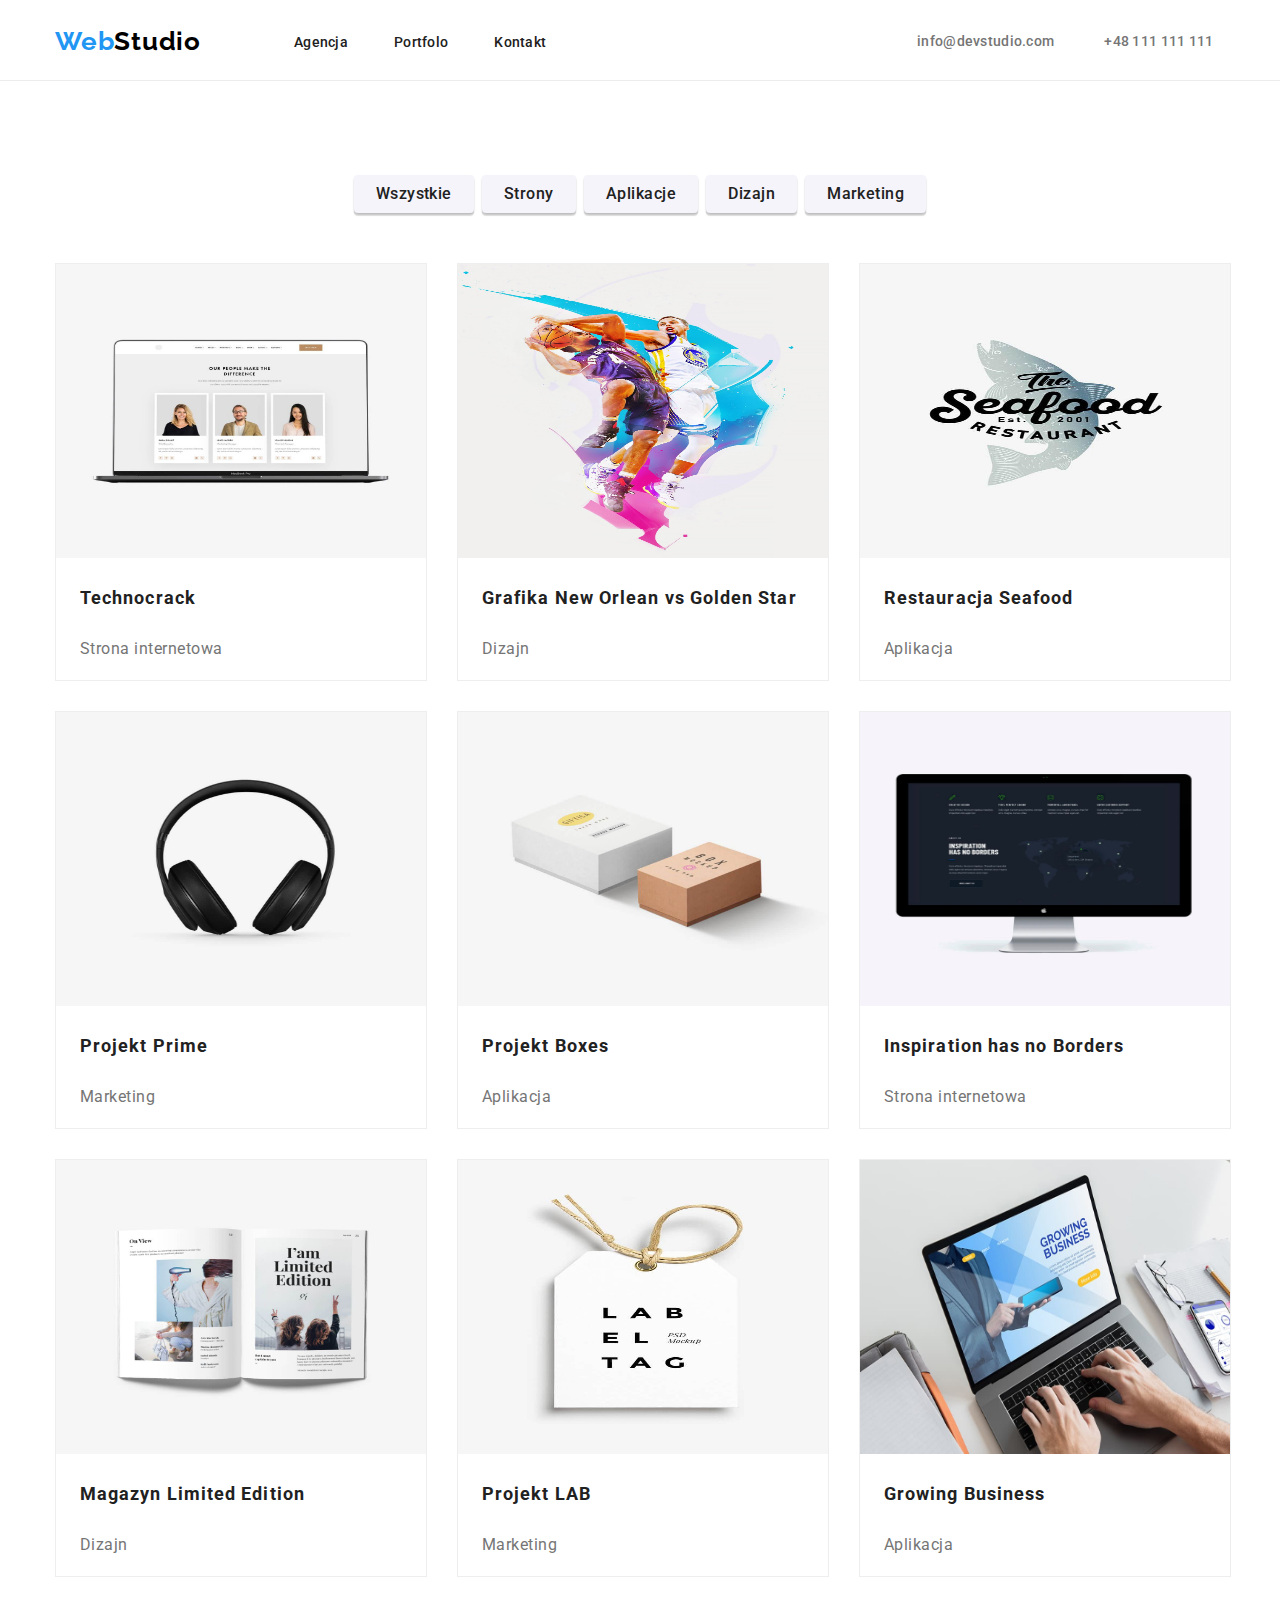
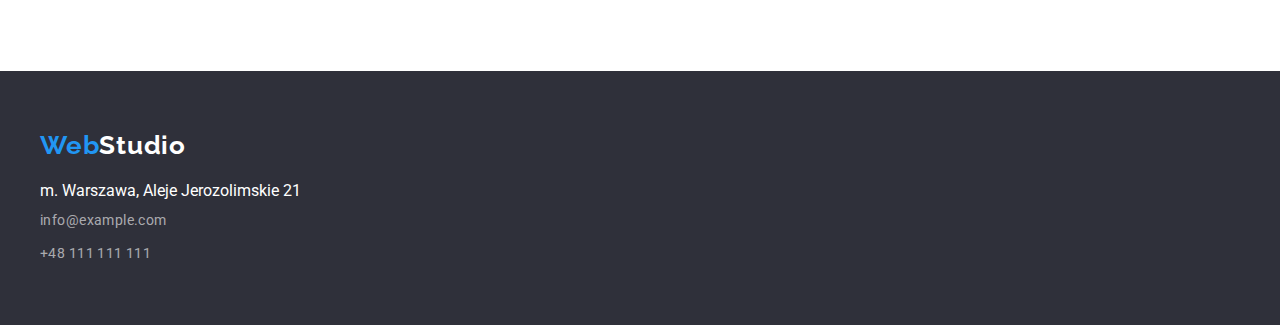
==== commit f9325448: "correct height of the header and footer, adjusting the margins in the header in the portfolio, makin" ====
--- a/portfolio.html
+++ b/portfolio.html
@@ -16,7 +16,7 @@
   <body>
     <header class="border-header">
       <div class="conteiner">
-        <div class="menu">
+        <div class="menu-portfolio">
           <a
             href="https://michalcichon1.github.io/goit-markup-hw-03/"
             class="interactive logo-header"
@@ -176,7 +176,7 @@
         </ul>
       </div>
     </main>
-    <footer id="footer" class="background-two section">
+    <footer id="footer" class="background-two">
       <div class="conteiner">
         <a
           href="https://michalcichon1.github.io/goit-markup-hw-03/"
--- a/css/style.css
+++ b/css/style.css
@@ -12,6 +12,7 @@
   font-weight: 400;
   font-family: "Roboto", sans-serif, "Raleway", sans-serif;
   color: var(--color-main);
+  margin: 0 auto;
 }
 ul {
   margin: 0 auto;
@@ -29,8 +30,8 @@
   border-bottom: 1px solid #ececec;
 }
 .menu {
-  padding-top: 32px;
-  padding-bottom: 32px;
+  padding-top: 26px;
+  padding-bottom: 24px;
   display: flex;
   flex-direction: row;
   align-items: center;
@@ -85,6 +86,8 @@
   color: var(--color-description);
 }
 .background-two {
+  padding-top: 59px;
+  padding-bottom: 59px;
   color: var(--color-text);
   background-color: var(--background-two);
 }
@@ -302,14 +305,25 @@
 }
 
 .description-project {
+  padding-left: 24px;
   line-height: 1.875;
   font-size: 16px;
   color: var(--color-description);
   letter-spacing: 0.03em;
   line-height: 1.875;
+}
+.menu-portfolio {
+  padding-top: 26px;
+  padding-bottom: 24px;
+  display: flex;
+  flex-direction: row;
+  align-items: center;
+  max-width: 1170px;
+  margin: 0 auto;
 }
 
 .project-name {
+  padding-left: 24px;
   letter-spacing: 0.06em;
   line-height: 2;
   font-size: 18px;
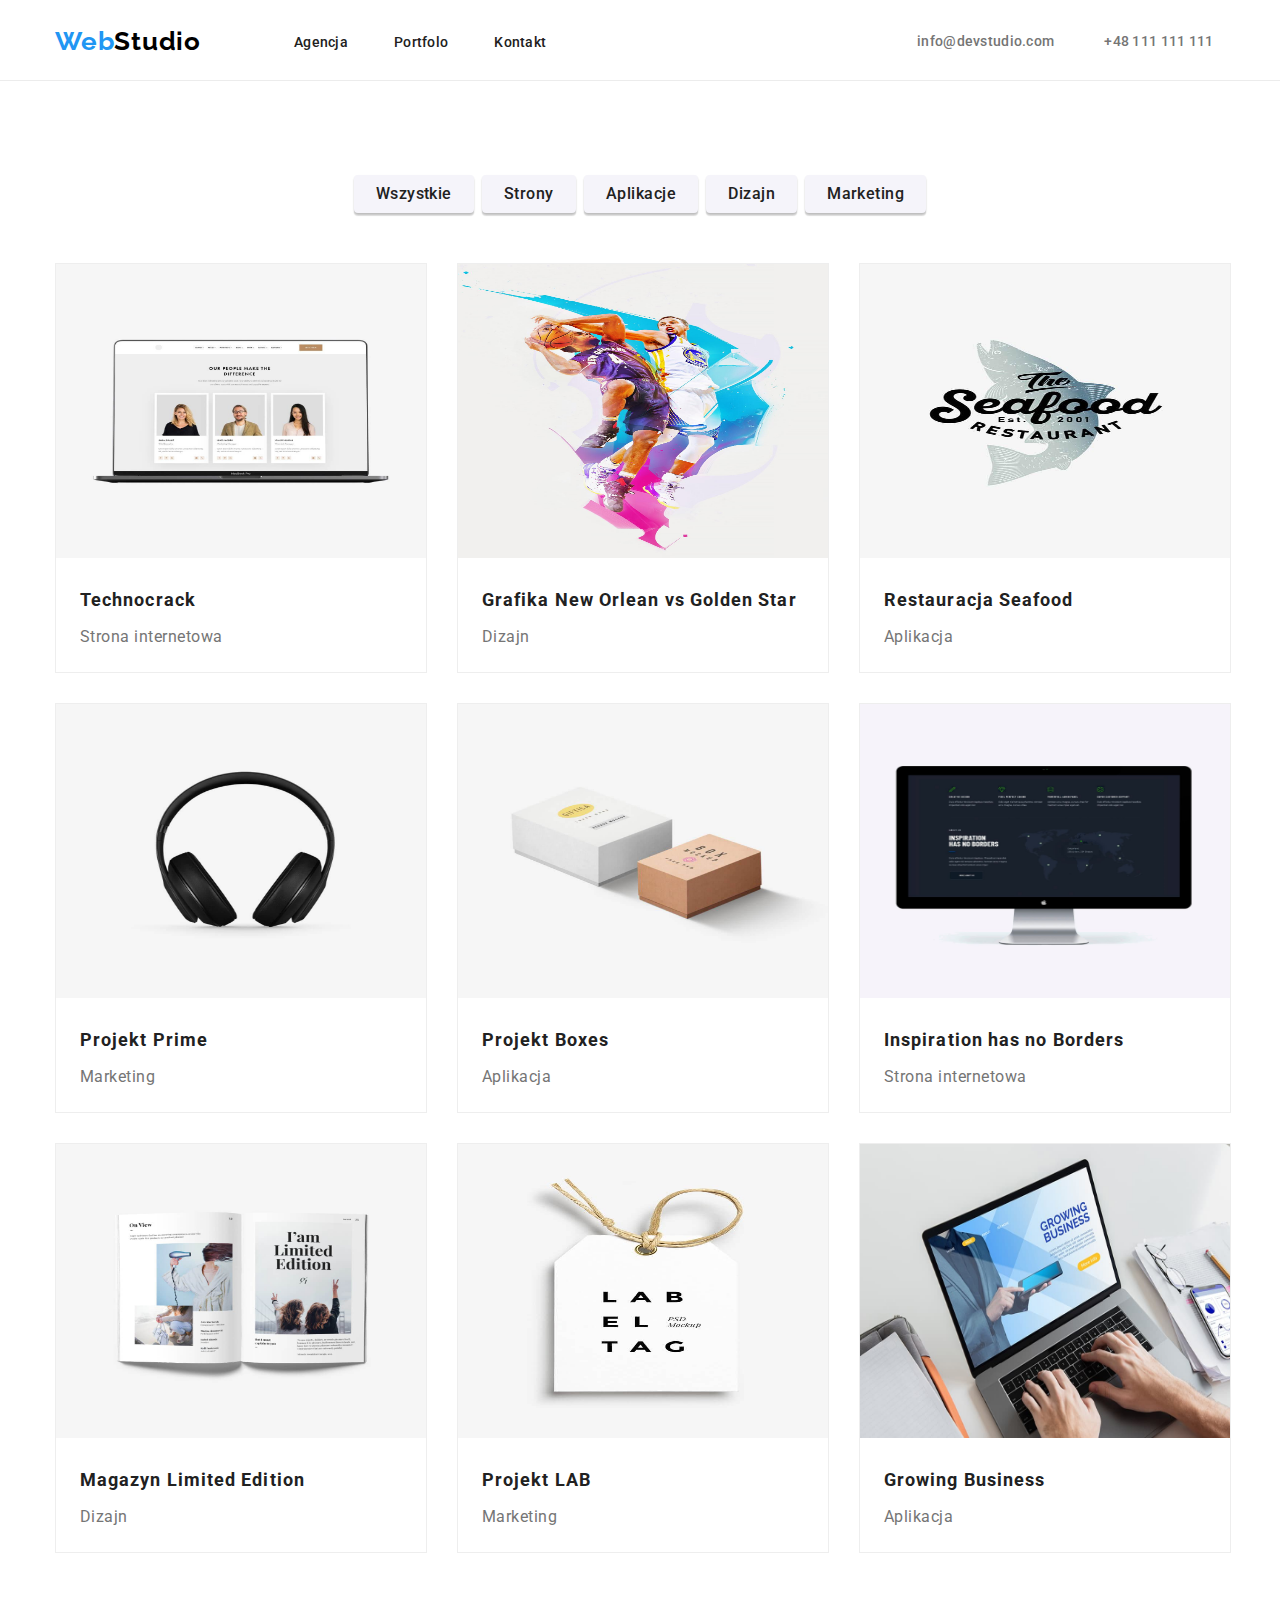
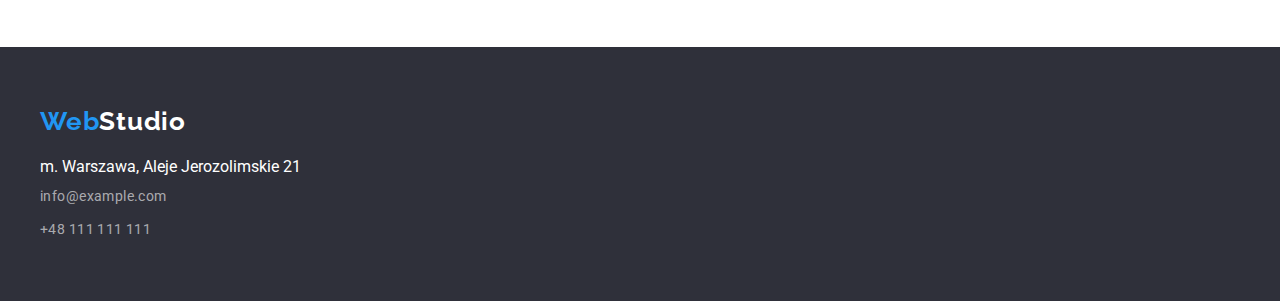
==== commit 1a295f7d: "adding a class for margin and width, correcting spacing in the description and project names" ====
--- a/portfolio.html
+++ b/portfolio.html
@@ -16,7 +16,7 @@
   <body>
     <header class="border-header">
       <div class="conteiner">
-        <div class="menu-portfolio">
+        <div class="menu-portfolio positioning">
           <a
             href="https://michalcichon1.github.io/goit-markup-hw-03/"
             class="interactive logo-header"
@@ -81,7 +81,7 @@
         </ul>
       </div>
       <div class="conteiner">
-        <ul class="list-project">
+        <ul class="list-project positioning">
           <li class="pictures-project">
             <img
               src="./images/macbook.jpg"
@@ -89,8 +89,8 @@
               width="370"
               height="294"
             />
-            <h3 class="project-name">Technocrack</h3>
-            <p class="description-project">Strona internetowa</p>
+            <h3 class="project-name positioning">Technocrack</h3>
+            <p class="description-project positioning">Strona internetowa</p>
           </li>
           <li class="pictures-project">
             <img
@@ -99,8 +99,10 @@
               width="370"
               height="294"
             />
-            <p class="project-name">Grafika New Orlean vs Golden Star</p>
-            <p class="description-project">Dizajn</p>
+            <p class="project-name positioning">
+              Grafika New Orlean vs Golden Star
+            </p>
+            <p class="description-project positioning">Dizajn</p>
           </li>
           <li class="pictures-project">
             <img
@@ -109,8 +111,8 @@
               width="370"
               height="294"
             />
-            <p class="project-name">Restauracja Seafood</p>
-            <p class="description-project">Aplikacja</p>
+            <p class="project-name positioning">Restauracja Seafood</p>
+            <p class="description-project positioning">Aplikacja</p>
           </li>
           <li class="pictures-project">
             <img
@@ -119,8 +121,8 @@
               width="370"
               height="294"
             />
-            <p class="project-name">Projekt Prime</p>
-            <p class="description-project">Marketing</p>
+            <p class="project-name positioning">Projekt Prime</p>
+            <p class="description-project positioning">Marketing</p>
           </li>
           <li class="pictures-project">
             <img
@@ -129,8 +131,8 @@
               width="370"
               height="294"
             />
-            <p class="project-name">Projekt Boxes</p>
-            <p class="description-project">Aplikacja</p>
+            <p class="project-name positioning">Projekt Boxes</p>
+            <p class="description-project positioning">Aplikacja</p>
           </li>
           <li class="pictures-project">
             <img
@@ -139,9 +141,9 @@
               width="370"
               height="294"
             />
-            <p class="project-name">Inspiration has no Borders</p>
+            <p class="project-name positioning">Inspiration has no Borders</p>
 
-            <p class="description-project">Strona internetowa</p>
+            <p class="description-project positioning">Strona internetowa</p>
           </li>
           <li class="pictures-project">
             <img
@@ -150,8 +152,8 @@
               width="370"
               height="294"
             />
-            <p class="project-name">Magazyn Limited Edition</p>
-            <p class="description-project">Dizajn</p>
+            <p class="project-name positioning">Magazyn Limited Edition</p>
+            <p class="description-project positioning">Dizajn</p>
           </li>
           <li class="pictures-project">
             <img
@@ -160,8 +162,8 @@
               width="370"
               height="294"
             />
-            <p class="project-name">Projekt LAB</p>
-            <p class="description-project">Marketing</p>
+            <p class="project-name positioning">Projekt LAB</p>
+            <p class="description-project positioning">Marketing</p>
           </li>
           <li class="pictures-project">
             <img
@@ -170,8 +172,8 @@
               width="370"
               height="294"
             />
-            <p class="project-name">Growing Business</p>
-            <p class="description-project">Aplikacja</p>
+            <p class="project-name positioning">Growing Business</p>
+            <p class="description-project positioning">Aplikacja</p>
           </li>
         </ul>
       </div>
--- a/css/style.css
+++ b/css/style.css
@@ -26,6 +26,11 @@
   padding-top: 94px;
   padding-bottom: 94px;
 }
+.positioning {
+  max-width: 1170px;
+  margin: 0 auto;
+  padding: 0 15px;
+}
 .border-header {
   border-bottom: 1px solid #ececec;
 }
@@ -183,9 +188,6 @@
   display: flex;
   justify-content: center;
   list-style: none;
-  max-width: 1170px;
-  padding: 0 15px;
-  margin: 0 auto;
   gap: 30px;
 }
 .pictures-team {
@@ -288,9 +290,6 @@
 }
 .list-project {
   list-style: none;
-  max-width: 1170px;
-  padding: 0 15px;
-  margin: 0 auto;
   gap: 30px;
   display: grid;
   grid-template-columns: repeat(3, 1fr);
@@ -311,6 +310,7 @@
   color: var(--color-description);
   letter-spacing: 0.03em;
   line-height: 1.875;
+  padding-bottom: 20px;
 }
 .menu-portfolio {
   padding-top: 26px;
@@ -318,8 +318,6 @@
   display: flex;
   flex-direction: row;
   align-items: center;
-  max-width: 1170px;
-  margin: 0 auto;
 }
 
 .project-name {
@@ -328,4 +326,6 @@
   line-height: 2;
   font-size: 18px;
   font-weight: 700;
-}
+  padding-bottom: 4px;
+  padding-top: 20px;
+}
